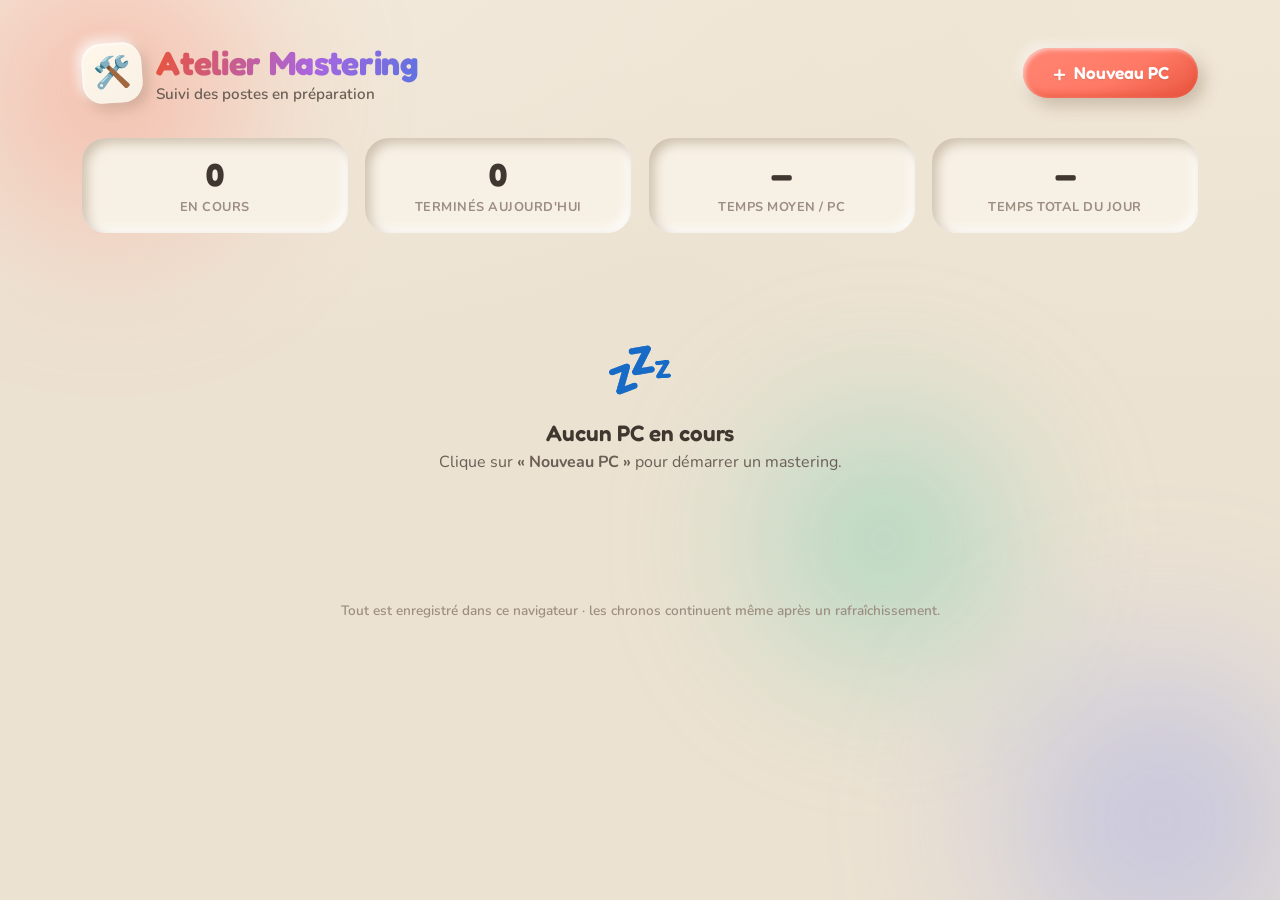
==== index.html @ e76df721 "Ajout de l'outil de suivi mastering PC (checklist + chrono)" ====
<!DOCTYPE html>
<html lang="fr">
<head>
  <meta charset="UTF-8" />
  <meta name="viewport" content="width=device-width, initial-scale=1.0" />
  <meta name="theme-color" content="#efe6d8" />
  <title>Atelier Mastering — Suivi des PC</title>
  <meta name="description" content="Outil de suivi de mastering PC : nom du poste, check-list des grandes étapes et chronomètre par machine, plusieurs PC en parallèle." />
  <link rel="icon" href="data:image/svg+xml,<svg xmlns='http://www.w3.org/2000/svg' viewBox='0 0 100 100'><text y='.9em' font-size='90'>🛠️</text></svg>" />
  <link rel="preconnect" href="https://fonts.googleapis.com" />
  <link rel="preconnect" href="https://fonts.gstatic.com" crossorigin />
  <link href="https://fonts.googleapis.com/css2?family=Fredoka:wght@400;500;600;700&family=Nunito:ital,wght@0,400;0,600;0,700;0,800;1,600&display=swap" rel="stylesheet" />
  <link rel="stylesheet" href="style.css" />
</head>
<body>
  <!-- Décor d'ambiance : blobs flottants -->
  <div class="ambient" aria-hidden="true">
    <span class="blob blob--1"></span>
    <span class="blob blob--2"></span>
    <span class="blob blob--3"></span>
  </div>

  <header class="topbar">
    <div class="brand">
      <span class="brand__badge" aria-hidden="true">🛠️</span>
      <div class="brand__text">
        <h1 class="brand__title">Atelier Mastering</h1>
        <p class="brand__sub">Suivi des postes en préparation</p>
      </div>
    </div>

    <button id="addPc" class="clay-btn clay-btn--accent btn-add" type="button">
      <span class="btn-add__plus" aria-hidden="true">+</span>
      <span>Nouveau PC</span>
    </button>
  </header>

  <!-- Tableau de bord stats -->
  <section class="stats" aria-label="Statistiques du jour">
    <div class="stat clay-inset">
      <span class="stat__num" id="statActive">0</span>
      <span class="stat__label">En cours</span>
    </div>
    <div class="stat clay-inset">
      <span class="stat__num" id="statDone">0</span>
      <span class="stat__label">Terminés aujourd'hui</span>
    </div>
    <div class="stat clay-inset">
      <span class="stat__num" id="statAvg">—</span>
      <span class="stat__label">Temps moyen / PC</span>
    </div>
    <div class="stat clay-inset">
      <span class="stat__num" id="statTotal">—</span>
      <span class="stat__label">Temps total du jour</span>
    </div>
  </section>

  <!-- PC actifs -->
  <main>
    <div id="pcGrid" class="pc-grid"></div>

    <div id="emptyState" class="empty">
      <span class="empty__emoji" aria-hidden="true">💤</span>
      <p class="empty__title">Aucun PC en cours</p>
      <p class="empty__text">Clique sur <strong>« Nouveau PC »</strong> pour démarrer un mastering.</p>
    </div>
  </main>

  <!-- Historique -->
  <section class="history" id="historySection" hidden>
    <div class="history__head">
      <h2 class="history__title"><span aria-hidden="true">✅</span> Terminés</h2>
      <button id="clearHistory" class="clay-btn clay-btn--ghost clay-btn--sm" type="button">Vider l'historique</button>
    </div>
    <ul id="historyList" class="history__list"></ul>
  </section>

  <!-- Template d'une carte PC -->
  <template id="pcTemplate">
    <article class="pc-card" tabindex="-1">
      <div class="pc-card__bar" aria-hidden="true"></div>

      <div class="pc-card__top">
        <input class="pc-card__name" type="text" maxlength="40"
               placeholder="Nom du PC…" aria-label="Nom du PC" />
        <button class="pc-card__del clay-btn clay-btn--circle" type="button" aria-label="Supprimer ce PC" title="Supprimer">×</button>
      </div>

      <div class="pc-card__clock clay-inset">
        <time class="pc-card__time" aria-live="off">00:00:00</time>
        <span class="pc-card__status status-chip">À démarrer</span>
      </div>

      <div class="pc-card__progress">
        <div class="progress-track clay-inset">
          <div class="progress-fill"></div>
        </div>
        <span class="pc-card__count">0 / 0 étapes</span>
      </div>

      <ul class="pc-card__steps"></ul>

      <div class="pc-card__actions">
        <button class="js-toggle clay-btn clay-btn--play" type="button">▶ Démarrer</button>
        <button class="js-finish clay-btn clay-btn--finish" type="button">🏁 Terminé</button>
      </div>
    </article>
  </template>

  <footer class="foot">
    <p>Tout est enregistré dans ce navigateur · les chronos continuent même après un rafraîchissement.</p>
  </footer>

  <script src="app.js"></script>
</body>
</html>
---- style.css ----
/* ════════════════════════════════════════════════════════════
   ATELIER MASTERING — Claymorphism doux
   Boutons 3D "pâte à modeler", crème chaleureuse, accents pastel
   ════════════════════════════════════════════════════════════ */

:root {
  /* ---- Fonds chaleureux ---- */
  --bg:          #ece2d2;
  --bg-2:        #f4ecde;
  --surface:     #f7f0e4;   /* surface des cartes */
  --surface-2:   #fbf6ec;

  /* ---- Texte ---- */
  --ink:         #3f3730;
  --ink-soft:    #6b5f55;
  --ink-faint:   #9c8e80;

  /* ---- Accents pastel (par PC + UI) ---- */
  --coral:       #ff7a66;
  --coral-deep:  #e8543d;
  --mint:        #4fc7a3;
  --mint-deep:   #2ea183;
  --butter:      #ffc44d;
  --butter-deep: #f0a91f;
  --peri:        #8c9bf2;
  --peri-deep:   #6172e0;
  --lilac:       #c694ef;
  --lilac-deep:  #a866e0;
  --sky:         #5cbef0;
  --sky-deep:    #2e9bd6;

  /* ---- Ombres clay (relief) ---- */
  --sh-dark:   rgba(146, 122, 96, 0.40);
  --sh-light:  rgba(255, 255, 255, 0.85);

  /* ---- Géométrie ---- */
  --r-sm: 16px;
  --r:    24px;
  --r-lg: 34px;
  --r-pill: 999px;

  /* ---- Motion ---- */
  --ease: cubic-bezier(0.34, 1.56, 0.64, 1); /* léger rebond */
  --ease-soft: cubic-bezier(0.4, 0, 0.2, 1);
  --t: 0.22s;

  --font-display: "Fredoka", system-ui, sans-serif;
  --font-body: "Nunito", system-ui, sans-serif;
}

* { box-sizing: border-box; }

html { -webkit-text-size-adjust: 100%; }

body {
  margin: 0;
  min-height: 100vh;
  font-family: var(--font-body);
  color: var(--ink);
  background:
    radial-gradient(120% 90% at 12% -10%, var(--bg-2) 0%, transparent 55%),
    radial-gradient(120% 90% at 95% 0%, #f1e7d6 0%, transparent 50%),
    var(--bg);
  background-attachment: fixed;
  overflow-x: hidden;
  -webkit-font-smoothing: antialiased;
  text-rendering: optimizeLegibility;
}

/* ════════ Décor d'ambiance — blobs flous ════════ */
.ambient {
  position: fixed;
  inset: 0;
  z-index: -1;
  pointer-events: none;
  overflow: hidden;
}
.blob {
  position: absolute;
  border-radius: 50%;
  filter: blur(70px);
  opacity: 0.5;
  animation: float 18s ease-in-out infinite;
}
.blob--1 { width: 420px; height: 420px; top: -120px; left: -100px;
  background: radial-gradient(circle, var(--coral), transparent 70%); }
.blob--2 { width: 480px; height: 480px; bottom: -160px; right: -120px;
  background: radial-gradient(circle, var(--peri), transparent 70%); animation-delay: -6s; }
.blob--3 { width: 360px; height: 360px; top: 40%; left: 55%;
  background: radial-gradient(circle, var(--mint), transparent 70%); animation-delay: -11s; }

@keyframes float {
  0%, 100% { transform: translate(0, 0) scale(1); }
  33%      { transform: translate(40px, -30px) scale(1.08); }
  66%      { transform: translate(-30px, 25px) scale(0.95); }
}

/* ════════════ Reliefs clay réutilisables ════════════ */
.clay-inset {
  background: var(--surface);
  border-radius: var(--r);
  box-shadow:
    inset 5px 5px 11px var(--sh-dark),
    inset -5px -5px 11px var(--sh-light);
}

/* ════════════ Boutons 3D ════════════ */
.clay-btn {
  --b: var(--peri);
  --bd: var(--peri-deep);
  font-family: var(--font-display);
  font-weight: 600;
  font-size: 1.02rem;
  color: #fff;
  border: none;
  cursor: pointer;
  padding: 0.82em 1.5em;
  border-radius: var(--r-pill);
  background: linear-gradient(150deg, color-mix(in srgb, var(--b) 92%, #fff) 0%, var(--b) 55%, var(--bd) 100%);
  box-shadow:
    6px 8px 16px rgba(120, 95, 70, 0.32),
    -4px -4px 12px rgba(255, 255, 255, 0.55),
    inset 2px 2px 4px rgba(255, 255, 255, 0.55),
    inset -3px -4px 7px color-mix(in srgb, var(--bd) 70%, transparent);
  text-shadow: 0 1px 1px rgba(0, 0, 0, 0.12);
  transition: transform var(--t) var(--ease), box-shadow var(--t) var(--ease-soft), filter var(--t);
  display: inline-flex;
  align-items: center;
  justify-content: center;
  gap: 0.45em;
  -webkit-tap-highlight-color: transparent;
  user-select: none;
}
.clay-btn:hover { transform: translateY(-3px); filter: saturate(1.08) brightness(1.03); }
.clay-btn:active {
  transform: translateY(2px);
  box-shadow:
    2px 3px 7px rgba(120, 95, 70, 0.28),
    inset 3px 4px 9px color-mix(in srgb, var(--bd) 75%, transparent),
    inset -2px -2px 5px rgba(255, 255, 255, 0.35);
}
.clay-btn:focus-visible {
  outline: 3px dashed color-mix(in srgb, var(--bd) 70%, #fff);
  outline-offset: 4px;
}

.clay-btn--accent { --b: var(--coral); --bd: var(--coral-deep); }
.clay-btn--play   { --b: var(--mint);  --bd: var(--mint-deep); }
.clay-btn--finish { --b: var(--butter); --bd: var(--butter-deep); color: #5a3f06; text-shadow: none; }
.clay-btn--sm { font-size: 0.86rem; padding: 0.6em 1.1em; }

.clay-btn--ghost {
  --b: var(--surface-2);
  background: var(--surface-2);
  color: var(--ink-soft);
  box-shadow:
    5px 6px 13px rgba(120, 95, 70, 0.26),
    -4px -4px 10px rgba(255, 255, 255, 0.7),
    inset 1px 1px 2px rgba(255, 255, 255, 0.7);
  text-shadow: none;
}
.clay-btn--ghost:active {
  box-shadow:
    inset 4px 4px 9px rgba(146, 122, 96, 0.35),
    inset -4px -4px 9px rgba(255, 255, 255, 0.8);
}

.clay-btn--circle {
  --b: var(--surface-2);
  width: 40px; height: 40px;
  padding: 0;
  font-size: 1.5rem;
  line-height: 1;
  color: var(--ink-faint);
  background: var(--surface-2);
  flex: 0 0 auto;
  box-shadow:
    4px 5px 10px rgba(120, 95, 70, 0.26),
    -3px -3px 8px rgba(255, 255, 255, 0.7),
    inset 1px 1px 2px rgba(255, 255, 255, 0.7);
  text-shadow: none;
}
.clay-btn--circle:hover { color: var(--coral-deep); }

.clay-btn[disabled] {
  opacity: 0.5;
  cursor: not-allowed;
  transform: none !important;
  filter: grayscale(0.3);
}

/* ════════════ Topbar ════════════ */
.topbar {
  max-width: 1180px;
  margin: 0 auto;
  padding: clamp(1.4rem, 4vw, 2.6rem) clamp(1rem, 4vw, 2rem) 0.6rem;
  display: flex;
  align-items: center;
  justify-content: space-between;
  gap: 1rem;
  flex-wrap: wrap;
}
.brand { display: flex; align-items: center; gap: 0.9rem; }
.brand__badge {
  width: 60px; height: 60px;
  display: grid; place-items: center;
  font-size: 1.9rem;
  border-radius: 20px;
  background: linear-gradient(150deg, #fff7ea, var(--surface));
  box-shadow:
    5px 6px 13px rgba(120, 95, 70, 0.28),
    -4px -4px 11px rgba(255, 255, 255, 0.8),
    inset 1px 1px 3px rgba(255, 255, 255, 0.9);
  transform: rotate(-4deg);
}
.brand__title {
  font-family: var(--font-display);
  font-weight: 700;
  font-size: clamp(1.5rem, 4vw, 2.1rem);
  margin: 0;
  letter-spacing: -0.01em;
  background: linear-gradient(100deg, var(--coral-deep), var(--lilac-deep) 60%, var(--peri-deep));
  -webkit-background-clip: text;
  background-clip: text;
  color: transparent;
}
.brand__sub { margin: 0.1rem 0 0; color: var(--ink-soft); font-weight: 600; font-size: 0.95rem; }

.btn-add { font-size: 1.08rem; padding: 0.85em 1.7em; }
.btn-add__plus {
  font-size: 1.4em;
  font-weight: 400;
  line-height: 0;
  margin-top: -2px;
}

/* ════════════ Stats ════════════ */
.stats {
  max-width: 1180px;
  margin: 1.5rem auto 0.5rem;
  padding: 0 clamp(1rem, 4vw, 2rem);
  display: grid;
  grid-template-columns: repeat(4, 1fr);
  gap: clamp(0.7rem, 2vw, 1.1rem);
}
.stat {
  padding: 1.1rem 1rem;
  text-align: center;
  display: flex;
  flex-direction: column;
  gap: 0.2rem;
}
.stat__num {
  font-family: var(--font-display);
  font-weight: 700;
  font-size: clamp(1.5rem, 4vw, 2rem);
  color: var(--ink);
  font-variant-numeric: tabular-nums;
}
.stat__label { font-size: 0.8rem; font-weight: 700; color: var(--ink-faint); text-transform: uppercase; letter-spacing: 0.04em; }

/* ════════════ Grille de PC ════════════ */
main {
  max-width: 1180px;
  margin: 1.2rem auto 0;
  padding: 0 clamp(1rem, 4vw, 2rem);
}
.pc-grid {
  display: grid;
  grid-template-columns: repeat(auto-fill, minmax(320px, 1fr));
  gap: clamp(1.1rem, 2.5vw, 1.8rem);
}

/* ════════════ Carte PC ════════════ */
.pc-card {
  --accent: var(--peri);
  --accent-deep: var(--peri-deep);
  position: relative;
  background: linear-gradient(165deg, var(--surface-2), var(--surface));
  border-radius: var(--r-lg);
  padding: 1.5rem 1.4rem 1.4rem;
  box-shadow:
    10px 14px 30px rgba(120, 95, 70, 0.22),
    -6px -6px 18px rgba(255, 255, 255, 0.7),
    inset 1px 1px 3px rgba(255, 255, 255, 0.8);
  display: flex;
  flex-direction: column;
  gap: 1rem;
  overflow: hidden;
  animation: pop-in 0.45s var(--ease) both;
}
@keyframes pop-in {
  from { opacity: 0; transform: scale(0.9) translateY(12px); }
  to   { opacity: 1; transform: scale(1) translateY(0); }
}
.pc-card__bar {
  position: absolute;
  inset: 0 0 auto 0;
  height: 7px;
  background: linear-gradient(90deg, var(--accent), var(--accent-deep));
}
.pc-card.is-running { box-shadow:
    0 0 0 3px color-mix(in srgb, var(--accent) 45%, transparent),
    10px 14px 30px rgba(120, 95, 70, 0.22),
    -6px -6px 18px rgba(255, 255, 255, 0.7); }

.pc-card__top { display: flex; align-items: center; gap: 0.6rem; }
.pc-card__name {
  flex: 1 1 auto;
  min-width: 0;
  font-family: var(--font-display);
  font-weight: 600;
  font-size: 1.18rem;
  color: var(--ink);
  background: transparent;
  border: none;
  border-radius: var(--r-sm);
  padding: 0.5rem 0.7rem;
  transition: background var(--t), box-shadow var(--t);
}
.pc-card__name::placeholder { color: var(--ink-faint); font-weight: 500; }
.pc-card__name:hover { background: rgba(146, 122, 96, 0.06); }
.pc-card__name:focus {
  outline: none;
  background: var(--surface);
  box-shadow:
    inset 3px 3px 7px var(--sh-dark),
    inset -3px -3px 7px var(--sh-light);
}

/* ---- Horloge ---- */
.pc-card__clock {
  display: flex;
  align-items: center;
  justify-content: space-between;
  gap: 0.7rem;
  padding: 0.85rem 1.1rem;
  border-radius: var(--r);
}
.pc-card__time {
  font-family: var(--font-display);
  font-weight: 600;
  font-size: clamp(1.9rem, 7vw, 2.35rem);
  letter-spacing: 0.02em;
  color: var(--ink);
  font-variant-numeric: tabular-nums;
  line-height: 1;
}
.pc-card.is-running .pc-card__time { color: var(--accent-deep); }

.status-chip {
  font-family: var(--font-display);
  font-weight: 500;
  font-size: 0.78rem;
  padding: 0.32em 0.8em;
  border-radius: var(--r-pill);
  white-space: nowrap;
  background: color-mix(in srgb, var(--ink-faint) 18%, var(--surface-2));
  color: var(--ink-soft);
  box-shadow: inset 1px 1px 2px rgba(146,122,96,.2);
}
.pc-card.is-running .status-chip {
  background: color-mix(in srgb, var(--accent) 25%, #fff);
  color: var(--accent-deep);
}
.pc-card.is-running .status-chip::before {
  content: "";
  display: inline-block;
  width: 8px; height: 8px;
  margin-right: 5px;
  border-radius: 50%;
  background: var(--accent-deep);
  animation: blink 1.1s ease-in-out infinite;
  vertical-align: middle;
}
.pc-card.is-paused .status-chip { background: color-mix(in srgb, var(--butter) 35%, #fff); color: var(--butter-deep); }
@keyframes blink { 0%,100%{ opacity:1; transform:scale(1);} 50%{ opacity:.3; transform:scale(.7);} }

/* ---- Progress ---- */
.pc-card__progress { display: flex; align-items: center; gap: 0.7rem; }
.progress-track {
  flex: 1 1 auto;
  height: 14px;
  border-radius: var(--r-pill);
  padding: 3px;
  box-shadow:
    inset 3px 3px 6px var(--sh-dark),
    inset -2px -2px 5px var(--sh-light);
}
.progress-fill {
  height: 100%;
  width: 0%;
  border-radius: var(--r-pill);
  background: linear-gradient(90deg, var(--accent), var(--accent-deep));
  box-shadow: 0 1px 2px rgba(0,0,0,.15), inset 0 1px 1px rgba(255,255,255,.5);
  transition: width 0.5s var(--ease);
}
.pc-card__count { font-size: 0.82rem; font-weight: 700; color: var(--ink-faint); white-space: nowrap; }

/* ---- Étapes ---- */
.pc-card__steps {
  list-style: none;
  margin: 0;
  padding: 0;
  display: flex;
  flex-direction: column;
  gap: 0.4rem;
}
.step {
  display: flex;
  align-items: center;
  gap: 0.7rem;
  padding: 0.55rem 0.7rem;
  border-radius: var(--r-sm);
  cursor: pointer;
  transition: background var(--t);
  user-select: none;
}
.step:hover { background: rgba(146, 122, 96, 0.07); }
.step__box {
  flex: 0 0 auto;
  width: 26px; height: 26px;
  border-radius: 9px;
  background: var(--surface);
  display: grid;
  place-items: center;
  box-shadow:
    inset 2px 2px 4px var(--sh-dark),
    inset -2px -2px 4px var(--sh-light);
  transition: all var(--t) var(--ease);
}
.step__box::after {
  content: "✓";
  font-size: 0.95rem;
  font-weight: 700;
  color: #fff;
  opacity: 0;
  transform: scale(0.4);
  transition: all var(--t) var(--ease);
}
.step__label { font-size: 0.96rem; font-weight: 600; color: var(--ink-soft); transition: color var(--t); }

.step.done .step__box {
  background: linear-gradient(150deg, var(--accent), var(--accent-deep));
  box-shadow: 2px 2px 5px rgba(120,95,70,.3), inset 1px 1px 2px rgba(255,255,255,.5);
}
.step.done .step__box::after { opacity: 1; transform: scale(1); }
.step.done .step__label { color: var(--ink-faint); text-decoration: line-through; text-decoration-thickness: 2px; }

/* ---- Actions ---- */
.pc-card__actions { display: flex; gap: 0.7rem; margin-top: 0.2rem; }
.pc-card__actions .clay-btn { flex: 1 1 0; padding-left: 0.6em; padding-right: 0.6em; }
.pc-card.all-done .js-finish { animation: nudge 1.1s var(--ease-soft) infinite; }
@keyframes nudge { 0%,100%{ transform: translateY(0);} 50%{ transform: translateY(-4px);} }

/* ════════════ État vide ════════════ */
.empty {
  text-align: center;
  padding: clamp(2.5rem, 8vw, 5rem) 1rem;
  color: var(--ink-soft);
}
.empty__emoji { font-size: 3.5rem; display: block; }
.empty__title { font-family: var(--font-display); font-weight: 600; font-size: 1.4rem; margin: 0.6rem 0 0.3rem; color: var(--ink); }
.empty__text { margin: 0; font-size: 1rem; }

/* ════════════ Historique ════════════ */
.history {
  max-width: 1180px;
  margin: 2.5rem auto 0;
  padding: 0 clamp(1rem, 4vw, 2rem);
}
.history__head { display: flex; align-items: center; justify-content: space-between; gap: 1rem; margin-bottom: 1rem; }
.history__title { font-family: var(--font-display); font-weight: 600; font-size: 1.4rem; margin: 0; color: var(--ink); display: flex; align-items: center; gap: 0.5rem; }
.history__list { list-style: none; margin: 0; padding: 0; display: flex; flex-direction: column; gap: 0.7rem; }
.hist-item {
  display: flex;
  align-items: center;
  gap: 0.9rem;
  padding: 0.85rem 1.2rem;
  border-radius: var(--r);
  background: var(--surface-2);
  box-shadow:
    5px 6px 14px rgba(120, 95, 70, 0.16),
    -4px -4px 11px rgba(255, 255, 255, 0.6);
  animation: pop-in 0.4s var(--ease) both;
}
.hist-item__dot { width: 12px; height: 12px; border-radius: 50%; flex: 0 0 auto; background: var(--mint); box-shadow: inset 0 1px 2px rgba(0,0,0,.2); }
.hist-item__name { font-family: var(--font-display); font-weight: 600; font-size: 1.05rem; color: var(--ink); flex: 1 1 auto; min-width: 0; overflow: hidden; text-overflow: ellipsis; white-space: nowrap; }
.hist-item__meta { font-size: 0.82rem; color: var(--ink-faint); font-weight: 700; white-space: nowrap; }
.hist-item__time {
  font-family: var(--font-display);
  font-weight: 600;
  font-size: 1.1rem;
  color: var(--mint-deep);
  font-variant-numeric: tabular-nums;
  background: color-mix(in srgb, var(--mint) 20%, #fff);
  padding: 0.25em 0.7em;
  border-radius: var(--r-pill);
  white-space: nowrap;
}
.hist-item__del {
  background: none; border: none; cursor: pointer;
  color: var(--ink-faint); font-size: 1.3rem; line-height: 1;
  padding: 0.2em 0.4em; border-radius: 10px;
  transition: color var(--t), background var(--t);
}
.hist-item__del:hover { color: var(--coral-deep); background: rgba(232,84,61,.1); }

/* ════════════ Footer ════════════ */
.foot {
  max-width: 1180px;
  margin: 3rem auto 1.5rem;
  padding: 0 clamp(1rem, 4vw, 2rem);
  text-align: center;
  color: var(--ink-faint);
  font-size: 0.85rem;
  font-weight: 600;
}

/* ════════════ Responsive ════════════ */
@media (max-width: 760px) {
  .stats { grid-template-columns: repeat(2, 1fr); }
  .topbar { padding-top: 1.4rem; }
  .btn-add { flex: 1 1 100%; }
}
@media (max-width: 460px) {
  .pc-grid { grid-template-columns: 1fr; }
  .hist-item { flex-wrap: wrap; }
  .hist-item__name { flex: 1 1 60%; }
}

/* ---- Accessibilité : réduire les animations ---- */
@media (prefers-reduced-motion: reduce) {
  *, *::before, *::after { animation-duration: 0.01ms !important; animation-iteration-count: 1 !important; transition-duration: 0.01ms !important; }
  .blob { animation: none; }
}

.sr-only {
  position: absolute; width: 1px; height: 1px; padding: 0; margin: -1px;
  overflow: hidden; clip: rect(0,0,0,0); white-space: nowrap; border: 0;
}
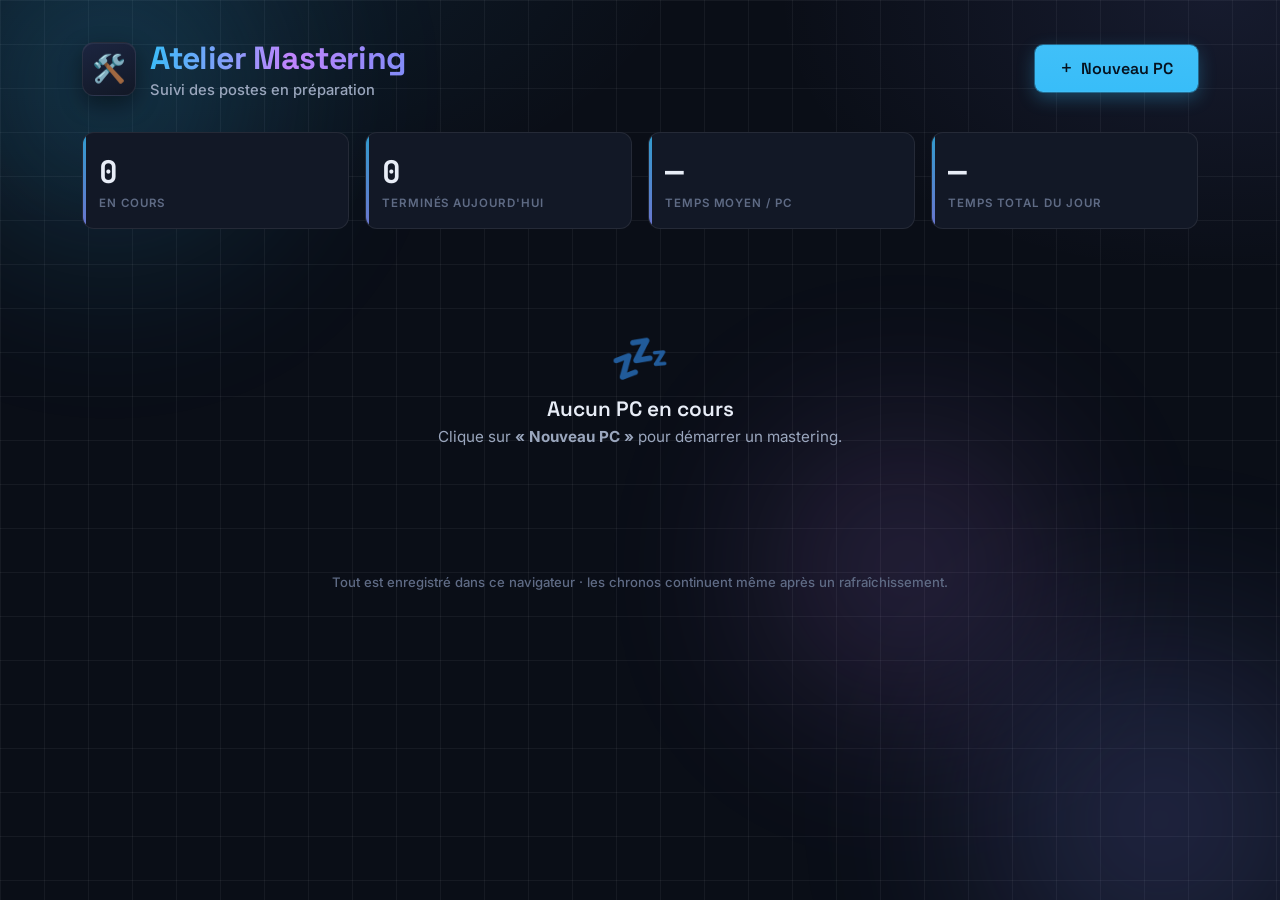
==== commit 2fca36cc: "Refonte du design en thème dark / tech pro" ====
--- a/index.html
+++ b/index.html
@@ -3,13 +3,13 @@
 <head>
   <meta charset="UTF-8" />
   <meta name="viewport" content="width=device-width, initial-scale=1.0" />
-  <meta name="theme-color" content="#efe6d8" />
+  <meta name="theme-color" content="#0a0e17" />
   <title>Atelier Mastering — Suivi des PC</title>
   <meta name="description" content="Outil de suivi de mastering PC : nom du poste, check-list des grandes étapes et chronomètre par machine, plusieurs PC en parallèle." />
   <link rel="icon" href="data:image/svg+xml,<svg xmlns='http://www.w3.org/2000/svg' viewBox='0 0 100 100'><text y='.9em' font-size='90'>🛠️</text></svg>" />
   <link rel="preconnect" href="https://fonts.googleapis.com" />
   <link rel="preconnect" href="https://fonts.gstatic.com" crossorigin />
-  <link href="https://fonts.googleapis.com/css2?family=Fredoka:wght@400;500;600;700&family=Nunito:ital,wght@0,400;0,600;0,700;0,800;1,600&display=swap" rel="stylesheet" />
+  <link href="https://fonts.googleapis.com/css2?family=Space+Grotesk:wght@400;500;600;700&family=Inter:wght@400;500;600;700&family=JetBrains+Mono:wght@500;600;700&display=swap" rel="stylesheet" />
   <link rel="stylesheet" href="style.css" />
 </head>
 <body>
--- a/style.css
+++ b/style.css
@@ -1,51 +1,55 @@
 /* ════════════════════════════════════════════════════════════
-   ATELIER MASTERING — Claymorphism doux
-   Boutons 3D "pâte à modeler", crème chaleureuse, accents pastel
+   ATELIER MASTERING — Dark / Tech Pro
+   Fond sombre, accents néon, panneaux nets, chrono monospace.
    ════════════════════════════════════════════════════════════ */
 
 :root {
-  /* ---- Fonds chaleureux ---- */
-  --bg:          #ece2d2;
-  --bg-2:        #f4ecde;
-  --surface:     #f7f0e4;   /* surface des cartes */
-  --surface-2:   #fbf6ec;
+  /* ---- Fonds ---- */
+  --bg:        #0a0e17;
+  --bg-2:      #0e1320;
+  --surface:   #121826;
+  --surface-2: #161d2e;
+  --surface-3: #1c2540;
+  --line:      rgba(255, 255, 255, 0.08);
+  --line-soft: rgba(255, 255, 255, 0.05);
 
   /* ---- Texte ---- */
-  --ink:         #3f3730;
-  --ink-soft:    #6b5f55;
-  --ink-faint:   #9c8e80;
-
-  /* ---- Accents pastel (par PC + UI) ---- */
-  --coral:       #ff7a66;
-  --coral-deep:  #e8543d;
-  --mint:        #4fc7a3;
-  --mint-deep:   #2ea183;
-  --butter:      #ffc44d;
-  --butter-deep: #f0a91f;
-  --peri:        #8c9bf2;
-  --peri-deep:   #6172e0;
-  --lilac:       #c694ef;
-  --lilac-deep:  #a866e0;
-  --sky:         #5cbef0;
-  --sky-deep:    #2e9bd6;
-
-  /* ---- Ombres clay (relief) ---- */
-  --sh-dark:   rgba(146, 122, 96, 0.40);
-  --sh-light:  rgba(255, 255, 255, 0.85);
+  --ink:       #e8edf7;
+  --ink-soft:  #9aa6bd;
+  --ink-faint: #5f6b85;
+
+  /* ---- Accent principal (UI) ---- */
+  --brand:      #38bdf8;
+  --brand-2:    #818cf8;
+
+  /* ---- Accents par PC (néon) ---- */
+  --coral:       #fb7185;
+  --coral-deep:  #f43f5e;
+  --mint:        #34d399;
+  --mint-deep:   #10b981;
+  --butter:      #fbbf24;
+  --butter-deep: #f59e0b;
+  --peri:        #818cf8;
+  --peri-deep:   #6366f1;
+  --lilac:       #c084fc;
+  --lilac-deep:  #a855f7;
+  --sky:         #38bdf8;
+  --sky-deep:    #0ea5e9;
 
   /* ---- Géométrie ---- */
-  --r-sm: 16px;
-  --r:    24px;
-  --r-lg: 34px;
+  --r-sm: 8px;
+  --r:    12px;
+  --r-lg: 16px;
   --r-pill: 999px;
 
   /* ---- Motion ---- */
-  --ease: cubic-bezier(0.34, 1.56, 0.64, 1); /* léger rebond */
+  --ease: cubic-bezier(0.2, 0.8, 0.2, 1);
   --ease-soft: cubic-bezier(0.4, 0, 0.2, 1);
-  --t: 0.22s;
-
-  --font-display: "Fredoka", system-ui, sans-serif;
-  --font-body: "Nunito", system-ui, sans-serif;
+  --t: 0.18s;
+
+  --font-display: "Space Grotesk", system-ui, sans-serif;
+  --font-body: "Inter", system-ui, sans-serif;
+  --font-mono: "JetBrains Mono", ui-monospace, monospace;
 }
 
 * { box-sizing: border-box; }
@@ -57,17 +61,20 @@
   min-height: 100vh;
   font-family: var(--font-body);
   color: var(--ink);
-  background:
-    radial-gradient(120% 90% at 12% -10%, var(--bg-2) 0%, transparent 55%),
-    radial-gradient(120% 90% at 95% 0%, #f1e7d6 0%, transparent 50%),
-    var(--bg);
+  background-color: var(--bg);
+  background-image:
+    radial-gradient(900px 500px at 12% -8%, rgba(56, 189, 248, 0.10), transparent 60%),
+    radial-gradient(800px 500px at 95% 0%, rgba(129, 140, 248, 0.10), transparent 55%),
+    linear-gradient(var(--line-soft) 1px, transparent 1px),
+    linear-gradient(90deg, var(--line-soft) 1px, transparent 1px);
+  background-size: auto, auto, 44px 44px, 44px 44px;
   background-attachment: fixed;
   overflow-x: hidden;
   -webkit-font-smoothing: antialiased;
   text-rendering: optimizeLegibility;
 }
 
-/* ════════ Décor d'ambiance — blobs flous ════════ */
+/* ════════ Décor d'ambiance — halos ════════ */
 .ambient {
   position: fixed;
   inset: 0;
@@ -78,16 +85,16 @@
 .blob {
   position: absolute;
   border-radius: 50%;
-  filter: blur(70px);
-  opacity: 0.5;
-  animation: float 18s ease-in-out infinite;
-}
-.blob--1 { width: 420px; height: 420px; top: -120px; left: -100px;
-  background: radial-gradient(circle, var(--coral), transparent 70%); }
-.blob--2 { width: 480px; height: 480px; bottom: -160px; right: -120px;
-  background: radial-gradient(circle, var(--peri), transparent 70%); animation-delay: -6s; }
-.blob--3 { width: 360px; height: 360px; top: 40%; left: 55%;
-  background: radial-gradient(circle, var(--mint), transparent 70%); animation-delay: -11s; }
+  filter: blur(90px);
+  opacity: 0.28;
+  animation: float 22s ease-in-out infinite;
+}
+.blob--1 { width: 460px; height: 460px; top: -140px; left: -120px;
+  background: radial-gradient(circle, var(--sky), transparent 70%); }
+.blob--2 { width: 520px; height: 520px; bottom: -180px; right: -140px;
+  background: radial-gradient(circle, var(--peri), transparent 70%); animation-delay: -8s; }
+.blob--3 { width: 380px; height: 380px; top: 42%; left: 56%;
+  background: radial-gradient(circle, var(--lilac), transparent 70%); animation-delay: -14s; }
 
 @keyframes float {
   0%, 100% { transform: translate(0, 0) scale(1); }
@@ -95,105 +102,86 @@
   66%      { transform: translate(-30px, 25px) scale(0.95); }
 }
 
-/* ════════════ Reliefs clay réutilisables ════════════ */
+/* ════════════ Surface utilitaire ════════════ */
 .clay-inset {
   background: var(--surface);
+  border: 1px solid var(--line);
   border-radius: var(--r);
-  box-shadow:
-    inset 5px 5px 11px var(--sh-dark),
-    inset -5px -5px 11px var(--sh-light);
-}
-
-/* ════════════ Boutons 3D ════════════ */
+}
+
+/* ════════════ Boutons ════════════ */
 .clay-btn {
-  --b: var(--peri);
-  --bd: var(--peri-deep);
+  --b: var(--brand);
+  --bd: var(--brand-2);
   font-family: var(--font-display);
   font-weight: 600;
-  font-size: 1.02rem;
-  color: #fff;
-  border: none;
+  font-size: 0.95rem;
+  color: #06121f;
+  border: 1px solid transparent;
   cursor: pointer;
-  padding: 0.82em 1.5em;
-  border-radius: var(--r-pill);
-  background: linear-gradient(150deg, color-mix(in srgb, var(--b) 92%, #fff) 0%, var(--b) 55%, var(--bd) 100%);
+  padding: 0.7em 1.3em;
+  border-radius: var(--r-sm);
+  background: linear-gradient(180deg, color-mix(in srgb, var(--b) 96%, #fff) 0%, var(--b) 100%);
   box-shadow:
-    6px 8px 16px rgba(120, 95, 70, 0.32),
-    -4px -4px 12px rgba(255, 255, 255, 0.55),
-    inset 2px 2px 4px rgba(255, 255, 255, 0.55),
-    inset -3px -4px 7px color-mix(in srgb, var(--bd) 70%, transparent);
-  text-shadow: 0 1px 1px rgba(0, 0, 0, 0.12);
+    0 0 0 1px color-mix(in srgb, var(--b) 40%, transparent),
+    0 6px 18px color-mix(in srgb, var(--b) 30%, transparent);
   transition: transform var(--t) var(--ease), box-shadow var(--t) var(--ease-soft), filter var(--t);
   display: inline-flex;
   align-items: center;
   justify-content: center;
-  gap: 0.45em;
+  gap: 0.5em;
   -webkit-tap-highlight-color: transparent;
   user-select: none;
 }
-.clay-btn:hover { transform: translateY(-3px); filter: saturate(1.08) brightness(1.03); }
-.clay-btn:active {
-  transform: translateY(2px);
-  box-shadow:
-    2px 3px 7px rgba(120, 95, 70, 0.28),
-    inset 3px 4px 9px color-mix(in srgb, var(--bd) 75%, transparent),
-    inset -2px -2px 5px rgba(255, 255, 255, 0.35);
-}
+.clay-btn:hover { transform: translateY(-2px); filter: brightness(1.06);
+  box-shadow: 0 0 0 1px color-mix(in srgb, var(--b) 50%, transparent), 0 10px 26px color-mix(in srgb, var(--b) 40%, transparent); }
+.clay-btn:active { transform: translateY(0); filter: brightness(0.96); }
 .clay-btn:focus-visible {
-  outline: 3px dashed color-mix(in srgb, var(--bd) 70%, #fff);
-  outline-offset: 4px;
-}
-
-.clay-btn--accent { --b: var(--coral); --bd: var(--coral-deep); }
+  outline: 2px solid color-mix(in srgb, var(--b) 80%, #fff);
+  outline-offset: 3px;
+}
+
+.clay-btn--accent { --b: var(--brand); --bd: var(--brand-2); }
 .clay-btn--play   { --b: var(--mint);  --bd: var(--mint-deep); }
-.clay-btn--finish { --b: var(--butter); --bd: var(--butter-deep); color: #5a3f06; text-shadow: none; }
-.clay-btn--sm { font-size: 0.86rem; padding: 0.6em 1.1em; }
+.clay-btn--finish { --b: var(--butter); --bd: var(--butter-deep); color: #2a1d00; }
+.clay-btn--sm { font-size: 0.82rem; padding: 0.55em 1em; }
 
 .clay-btn--ghost {
-  --b: var(--surface-2);
   background: var(--surface-2);
   color: var(--ink-soft);
-  box-shadow:
-    5px 6px 13px rgba(120, 95, 70, 0.26),
-    -4px -4px 10px rgba(255, 255, 255, 0.7),
-    inset 1px 1px 2px rgba(255, 255, 255, 0.7);
-  text-shadow: none;
-}
-.clay-btn--ghost:active {
-  box-shadow:
-    inset 4px 4px 9px rgba(146, 122, 96, 0.35),
-    inset -4px -4px 9px rgba(255, 255, 255, 0.8);
-}
+  border: 1px solid var(--line);
+  box-shadow: none;
+}
+.clay-btn--ghost:hover { color: var(--ink); border-color: color-mix(in srgb, var(--brand) 45%, var(--line));
+  box-shadow: 0 0 0 1px color-mix(in srgb, var(--brand) 25%, transparent); filter: none; }
 
 .clay-btn--circle {
-  --b: var(--surface-2);
-  width: 40px; height: 40px;
+  width: 36px; height: 36px;
   padding: 0;
-  font-size: 1.5rem;
+  font-size: 1.35rem;
   line-height: 1;
   color: var(--ink-faint);
   background: var(--surface-2);
+  border: 1px solid var(--line);
+  border-radius: var(--r-sm);
   flex: 0 0 auto;
-  box-shadow:
-    4px 5px 10px rgba(120, 95, 70, 0.26),
-    -3px -3px 8px rgba(255, 255, 255, 0.7),
-    inset 1px 1px 2px rgba(255, 255, 255, 0.7);
-  text-shadow: none;
-}
-.clay-btn--circle:hover { color: var(--coral-deep); }
+  box-shadow: none;
+}
+.clay-btn--circle:hover { color: var(--coral); border-color: color-mix(in srgb, var(--coral) 50%, var(--line));
+  box-shadow: 0 0 0 1px color-mix(in srgb, var(--coral) 30%, transparent); transform: translateY(-1px); filter: none; }
 
 .clay-btn[disabled] {
-  opacity: 0.5;
+  opacity: 0.45;
   cursor: not-allowed;
   transform: none !important;
-  filter: grayscale(0.3);
+  filter: grayscale(0.4);
 }
 
 /* ════════════ Topbar ════════════ */
 .topbar {
   max-width: 1180px;
   margin: 0 auto;
-  padding: clamp(1.4rem, 4vw, 2.6rem) clamp(1rem, 4vw, 2rem) 0.6rem;
+  padding: clamp(1.4rem, 4vw, 2.4rem) clamp(1rem, 4vw, 2rem) 0.6rem;
   display: flex;
   align-items: center;
   justify-content: space-between;
@@ -202,33 +190,30 @@
 }
 .brand { display: flex; align-items: center; gap: 0.9rem; }
 .brand__badge {
-  width: 60px; height: 60px;
+  width: 54px; height: 54px;
   display: grid; place-items: center;
-  font-size: 1.9rem;
-  border-radius: 20px;
-  background: linear-gradient(150deg, #fff7ea, var(--surface));
-  box-shadow:
-    5px 6px 13px rgba(120, 95, 70, 0.28),
-    -4px -4px 11px rgba(255, 255, 255, 0.8),
-    inset 1px 1px 3px rgba(255, 255, 255, 0.9);
-  transform: rotate(-4deg);
+  font-size: 1.7rem;
+  border-radius: var(--r);
+  background: linear-gradient(160deg, var(--surface-3), var(--surface));
+  border: 1px solid var(--line);
+  box-shadow: inset 0 1px 0 rgba(255,255,255,0.06), 0 8px 22px rgba(0,0,0,0.45);
 }
 .brand__title {
   font-family: var(--font-display);
   font-weight: 700;
-  font-size: clamp(1.5rem, 4vw, 2.1rem);
+  font-size: clamp(1.45rem, 4vw, 2rem);
   margin: 0;
-  letter-spacing: -0.01em;
-  background: linear-gradient(100deg, var(--coral-deep), var(--lilac-deep) 60%, var(--peri-deep));
+  letter-spacing: -0.02em;
+  background: linear-gradient(100deg, var(--sky), var(--lilac) 55%, var(--peri));
   -webkit-background-clip: text;
   background-clip: text;
   color: transparent;
 }
-.brand__sub { margin: 0.1rem 0 0; color: var(--ink-soft); font-weight: 600; font-size: 0.95rem; }
-
-.btn-add { font-size: 1.08rem; padding: 0.85em 1.7em; }
+.brand__sub { margin: 0.15rem 0 0; color: var(--ink-soft); font-weight: 500; font-size: 0.92rem; }
+
+.btn-add { font-size: 1rem; padding: 0.75em 1.5em; }
 .btn-add__plus {
-  font-size: 1.4em;
+  font-size: 1.3em;
   font-weight: 400;
   line-height: 0;
   margin-top: -2px;
@@ -241,23 +226,34 @@
   padding: 0 clamp(1rem, 4vw, 2rem);
   display: grid;
   grid-template-columns: repeat(4, 1fr);
-  gap: clamp(0.7rem, 2vw, 1.1rem);
+  gap: clamp(0.7rem, 2vw, 1rem);
 }
 .stat {
   padding: 1.1rem 1rem;
-  text-align: center;
+  text-align: left;
   display: flex;
   flex-direction: column;
-  gap: 0.2rem;
+  gap: 0.25rem;
+  position: relative;
+  overflow: hidden;
+}
+.stat::before {
+  content: "";
+  position: absolute;
+  left: 0; top: 0; bottom: 0;
+  width: 3px;
+  background: linear-gradient(180deg, var(--brand), var(--brand-2));
+  opacity: 0.8;
 }
 .stat__num {
-  font-family: var(--font-display);
+  font-family: var(--font-mono);
   font-weight: 700;
-  font-size: clamp(1.5rem, 4vw, 2rem);
+  font-size: clamp(1.5rem, 4vw, 1.95rem);
   color: var(--ink);
   font-variant-numeric: tabular-nums;
-}
-.stat__label { font-size: 0.8rem; font-weight: 700; color: var(--ink-faint); text-transform: uppercase; letter-spacing: 0.04em; }
+  letter-spacing: -0.01em;
+}
+.stat__label { font-size: 0.72rem; font-weight: 600; color: var(--ink-faint); text-transform: uppercase; letter-spacing: 0.08em; }
 
 /* ════════════ Grille de PC ════════════ */
 main {
@@ -268,41 +264,43 @@
 .pc-grid {
   display: grid;
   grid-template-columns: repeat(auto-fill, minmax(320px, 1fr));
-  gap: clamp(1.1rem, 2.5vw, 1.8rem);
+  gap: clamp(1rem, 2.5vw, 1.5rem);
 }
 
 /* ════════════ Carte PC ════════════ */
 .pc-card {
-  --accent: var(--peri);
-  --accent-deep: var(--peri-deep);
+  --accent: var(--sky);
+  --accent-deep: var(--sky-deep);
   position: relative;
-  background: linear-gradient(165deg, var(--surface-2), var(--surface));
+  background: linear-gradient(180deg, var(--surface-2), var(--surface));
+  border: 1px solid var(--line);
   border-radius: var(--r-lg);
-  padding: 1.5rem 1.4rem 1.4rem;
-  box-shadow:
-    10px 14px 30px rgba(120, 95, 70, 0.22),
-    -6px -6px 18px rgba(255, 255, 255, 0.7),
-    inset 1px 1px 3px rgba(255, 255, 255, 0.8);
+  padding: 1.4rem 1.3rem 1.3rem;
+  box-shadow: 0 14px 34px rgba(0, 0, 0, 0.45);
   display: flex;
   flex-direction: column;
   gap: 1rem;
   overflow: hidden;
-  animation: pop-in 0.45s var(--ease) both;
+  animation: pop-in 0.35s var(--ease) both;
 }
 @keyframes pop-in {
-  from { opacity: 0; transform: scale(0.9) translateY(12px); }
+  from { opacity: 0; transform: scale(0.97) translateY(10px); }
   to   { opacity: 1; transform: scale(1) translateY(0); }
 }
 .pc-card__bar {
   position: absolute;
   inset: 0 0 auto 0;
-  height: 7px;
+  height: 3px;
   background: linear-gradient(90deg, var(--accent), var(--accent-deep));
-}
-.pc-card.is-running { box-shadow:
-    0 0 0 3px color-mix(in srgb, var(--accent) 45%, transparent),
-    10px 14px 30px rgba(120, 95, 70, 0.22),
-    -6px -6px 18px rgba(255, 255, 255, 0.7); }
+  opacity: 0.9;
+}
+.pc-card.is-running {
+  border-color: color-mix(in srgb, var(--accent) 55%, var(--line));
+  box-shadow:
+    0 0 0 1px color-mix(in srgb, var(--accent) 40%, transparent),
+    0 0 30px color-mix(in srgb, var(--accent) 22%, transparent),
+    0 14px 34px rgba(0, 0, 0, 0.45);
+}
 
 .pc-card__top { display: flex; align-items: center; gap: 0.6rem; }
 .pc-card__name {
@@ -310,22 +308,21 @@
   min-width: 0;
   font-family: var(--font-display);
   font-weight: 600;
-  font-size: 1.18rem;
+  font-size: 1.1rem;
   color: var(--ink);
   background: transparent;
-  border: none;
+  border: 1px solid transparent;
   border-radius: var(--r-sm);
-  padding: 0.5rem 0.7rem;
-  transition: background var(--t), box-shadow var(--t);
+  padding: 0.45rem 0.6rem;
+  transition: background var(--t), border-color var(--t);
 }
 .pc-card__name::placeholder { color: var(--ink-faint); font-weight: 500; }
-.pc-card__name:hover { background: rgba(146, 122, 96, 0.06); }
+.pc-card__name:hover { background: rgba(255, 255, 255, 0.03); }
 .pc-card__name:focus {
   outline: none;
-  background: var(--surface);
-  box-shadow:
-    inset 3px 3px 7px var(--sh-dark),
-    inset -3px -3px 7px var(--sh-light);
+  background: var(--bg-2);
+  border-color: color-mix(in srgb, var(--accent) 55%, var(--line));
+  box-shadow: 0 0 0 3px color-mix(in srgb, var(--accent) 18%, transparent);
 }
 
 /* ---- Horloge ---- */
@@ -334,68 +331,81 @@
   align-items: center;
   justify-content: space-between;
   gap: 0.7rem;
-  padding: 0.85rem 1.1rem;
+  padding: 0.8rem 1rem;
   border-radius: var(--r);
+  background: var(--bg-2);
+  border: 1px solid var(--line);
 }
 .pc-card__time {
-  font-family: var(--font-display);
-  font-weight: 600;
-  font-size: clamp(1.9rem, 7vw, 2.35rem);
-  letter-spacing: 0.02em;
+  font-family: var(--font-mono);
+  font-weight: 700;
+  font-size: clamp(1.8rem, 7vw, 2.25rem);
+  letter-spacing: 0.01em;
   color: var(--ink);
   font-variant-numeric: tabular-nums;
   line-height: 1;
 }
-.pc-card.is-running .pc-card__time { color: var(--accent-deep); }
+.pc-card.is-running .pc-card__time {
+  color: var(--accent);
+  text-shadow: 0 0 18px color-mix(in srgb, var(--accent) 45%, transparent);
+}
 
 .status-chip {
-  font-family: var(--font-display);
-  font-weight: 500;
-  font-size: 0.78rem;
-  padding: 0.32em 0.8em;
+  font-family: var(--font-mono);
+  font-weight: 600;
+  font-size: 0.72rem;
+  letter-spacing: 0.04em;
+  text-transform: uppercase;
+  padding: 0.34em 0.7em;
   border-radius: var(--r-pill);
   white-space: nowrap;
-  background: color-mix(in srgb, var(--ink-faint) 18%, var(--surface-2));
+  background: var(--surface-3);
   color: var(--ink-soft);
-  box-shadow: inset 1px 1px 2px rgba(146,122,96,.2);
+  border: 1px solid var(--line);
 }
 .pc-card.is-running .status-chip {
-  background: color-mix(in srgb, var(--accent) 25%, #fff);
-  color: var(--accent-deep);
+  background: color-mix(in srgb, var(--accent) 18%, var(--bg-2));
+  color: var(--accent);
+  border-color: color-mix(in srgb, var(--accent) 45%, transparent);
 }
 .pc-card.is-running .status-chip::before {
   content: "";
   display: inline-block;
-  width: 8px; height: 8px;
+  width: 7px; height: 7px;
   margin-right: 5px;
   border-radius: 50%;
-  background: var(--accent-deep);
+  background: var(--accent);
+  box-shadow: 0 0 8px var(--accent);
   animation: blink 1.1s ease-in-out infinite;
   vertical-align: middle;
 }
-.pc-card.is-paused .status-chip { background: color-mix(in srgb, var(--butter) 35%, #fff); color: var(--butter-deep); }
-@keyframes blink { 0%,100%{ opacity:1; transform:scale(1);} 50%{ opacity:.3; transform:scale(.7);} }
+.pc-card.is-paused .status-chip {
+  background: color-mix(in srgb, var(--butter) 16%, var(--bg-2));
+  color: var(--butter);
+  border-color: color-mix(in srgb, var(--butter) 40%, transparent);
+}
+@keyframes blink { 0%,100%{ opacity:1; transform:scale(1);} 50%{ opacity:.25; transform:scale(.7);} }
 
 /* ---- Progress ---- */
 .pc-card__progress { display: flex; align-items: center; gap: 0.7rem; }
 .progress-track {
   flex: 1 1 auto;
-  height: 14px;
+  height: 8px;
   border-radius: var(--r-pill);
-  padding: 3px;
-  box-shadow:
-    inset 3px 3px 6px var(--sh-dark),
-    inset -2px -2px 5px var(--sh-light);
+  padding: 0;
+  background: var(--bg-2);
+  border: 1px solid var(--line);
+  overflow: hidden;
 }
 .progress-fill {
   height: 100%;
   width: 0%;
   border-radius: var(--r-pill);
   background: linear-gradient(90deg, var(--accent), var(--accent-deep));
-  box-shadow: 0 1px 2px rgba(0,0,0,.15), inset 0 1px 1px rgba(255,255,255,.5);
+  box-shadow: 0 0 12px color-mix(in srgb, var(--accent) 60%, transparent);
   transition: width 0.5s var(--ease);
 }
-.pc-card__count { font-size: 0.82rem; font-weight: 700; color: var(--ink-faint); white-space: nowrap; }
+.pc-card__count { font-family: var(--font-mono); font-size: 0.76rem; font-weight: 600; color: var(--ink-faint); white-space: nowrap; }
 
 /* ---- Étapes ---- */
 .pc-card__steps {
@@ -404,54 +414,53 @@
   padding: 0;
   display: flex;
   flex-direction: column;
-  gap: 0.4rem;
+  gap: 0.3rem;
 }
 .step {
   display: flex;
   align-items: center;
   gap: 0.7rem;
-  padding: 0.55rem 0.7rem;
+  padding: 0.5rem 0.6rem;
   border-radius: var(--r-sm);
   cursor: pointer;
   transition: background var(--t);
   user-select: none;
 }
-.step:hover { background: rgba(146, 122, 96, 0.07); }
+.step:hover { background: rgba(255, 255, 255, 0.035); }
 .step__box {
   flex: 0 0 auto;
-  width: 26px; height: 26px;
-  border-radius: 9px;
-  background: var(--surface);
+  width: 22px; height: 22px;
+  border-radius: 6px;
+  background: var(--bg-2);
+  border: 1px solid var(--line);
   display: grid;
   place-items: center;
-  box-shadow:
-    inset 2px 2px 4px var(--sh-dark),
-    inset -2px -2px 4px var(--sh-light);
   transition: all var(--t) var(--ease);
 }
 .step__box::after {
   content: "✓";
-  font-size: 0.95rem;
+  font-size: 0.85rem;
   font-weight: 700;
-  color: #fff;
+  color: #06121f;
   opacity: 0;
   transform: scale(0.4);
   transition: all var(--t) var(--ease);
 }
-.step__label { font-size: 0.96rem; font-weight: 600; color: var(--ink-soft); transition: color var(--t); }
+.step__label { font-size: 0.92rem; font-weight: 500; color: var(--ink-soft); transition: color var(--t); }
 
 .step.done .step__box {
   background: linear-gradient(150deg, var(--accent), var(--accent-deep));
-  box-shadow: 2px 2px 5px rgba(120,95,70,.3), inset 1px 1px 2px rgba(255,255,255,.5);
+  border-color: transparent;
+  box-shadow: 0 0 10px color-mix(in srgb, var(--accent) 55%, transparent);
 }
 .step.done .step__box::after { opacity: 1; transform: scale(1); }
-.step.done .step__label { color: var(--ink-faint); text-decoration: line-through; text-decoration-thickness: 2px; }
+.step.done .step__label { color: var(--ink-faint); text-decoration: line-through; text-decoration-thickness: 1.5px; }
 
 /* ---- Actions ---- */
-.pc-card__actions { display: flex; gap: 0.7rem; margin-top: 0.2rem; }
+.pc-card__actions { display: flex; gap: 0.6rem; margin-top: 0.2rem; }
 .pc-card__actions .clay-btn { flex: 1 1 0; padding-left: 0.6em; padding-right: 0.6em; }
-.pc-card.all-done .js-finish { animation: nudge 1.1s var(--ease-soft) infinite; }
-@keyframes nudge { 0%,100%{ transform: translateY(0);} 50%{ transform: translateY(-4px);} }
+.pc-card.all-done .js-finish { animation: nudge 1.2s var(--ease-soft) infinite; }
+@keyframes nudge { 0%,100%{ transform: translateY(0);} 50%{ transform: translateY(-3px);} }
 
 /* ════════════ État vide ════════════ */
 .empty {
@@ -459,9 +468,9 @@
   padding: clamp(2.5rem, 8vw, 5rem) 1rem;
   color: var(--ink-soft);
 }
-.empty__emoji { font-size: 3.5rem; display: block; }
-.empty__title { font-family: var(--font-display); font-weight: 600; font-size: 1.4rem; margin: 0.6rem 0 0.3rem; color: var(--ink); }
-.empty__text { margin: 0; font-size: 1rem; }
+.empty__emoji { font-size: 3rem; display: block; filter: grayscale(0.2) opacity(0.85); }
+.empty__title { font-family: var(--font-display); font-weight: 600; font-size: 1.3rem; margin: 0.6rem 0 0.3rem; color: var(--ink); }
+.empty__text { margin: 0; font-size: 0.95rem; }
 
 /* ════════════ Historique ════════════ */
 .history {
@@ -470,41 +479,40 @@
   padding: 0 clamp(1rem, 4vw, 2rem);
 }
 .history__head { display: flex; align-items: center; justify-content: space-between; gap: 1rem; margin-bottom: 1rem; }
-.history__title { font-family: var(--font-display); font-weight: 600; font-size: 1.4rem; margin: 0; color: var(--ink); display: flex; align-items: center; gap: 0.5rem; }
-.history__list { list-style: none; margin: 0; padding: 0; display: flex; flex-direction: column; gap: 0.7rem; }
+.history__title { font-family: var(--font-display); font-weight: 600; font-size: 1.3rem; margin: 0; color: var(--ink); display: flex; align-items: center; gap: 0.5rem; }
+.history__list { list-style: none; margin: 0; padding: 0; display: flex; flex-direction: column; gap: 0.6rem; }
 .hist-item {
   display: flex;
   align-items: center;
   gap: 0.9rem;
-  padding: 0.85rem 1.2rem;
+  padding: 0.8rem 1.1rem;
   border-radius: var(--r);
-  background: var(--surface-2);
-  box-shadow:
-    5px 6px 14px rgba(120, 95, 70, 0.16),
-    -4px -4px 11px rgba(255, 255, 255, 0.6);
-  animation: pop-in 0.4s var(--ease) both;
-}
-.hist-item__dot { width: 12px; height: 12px; border-radius: 50%; flex: 0 0 auto; background: var(--mint); box-shadow: inset 0 1px 2px rgba(0,0,0,.2); }
-.hist-item__name { font-family: var(--font-display); font-weight: 600; font-size: 1.05rem; color: var(--ink); flex: 1 1 auto; min-width: 0; overflow: hidden; text-overflow: ellipsis; white-space: nowrap; }
-.hist-item__meta { font-size: 0.82rem; color: var(--ink-faint); font-weight: 700; white-space: nowrap; }
+  background: var(--surface);
+  border: 1px solid var(--line);
+  animation: pop-in 0.35s var(--ease) both;
+}
+.hist-item__dot { width: 9px; height: 9px; border-radius: 50%; flex: 0 0 auto; background: var(--mint); box-shadow: 0 0 8px var(--mint); }
+.hist-item__name { font-family: var(--font-display); font-weight: 600; font-size: 1rem; color: var(--ink); flex: 1 1 auto; min-width: 0; overflow: hidden; text-overflow: ellipsis; white-space: nowrap; }
+.hist-item__meta { font-family: var(--font-mono); font-size: 0.76rem; color: var(--ink-faint); font-weight: 500; white-space: nowrap; }
 .hist-item__time {
-  font-family: var(--font-display);
-  font-weight: 600;
-  font-size: 1.1rem;
-  color: var(--mint-deep);
+  font-family: var(--font-mono);
+  font-weight: 700;
+  font-size: 0.95rem;
+  color: var(--mint);
   font-variant-numeric: tabular-nums;
-  background: color-mix(in srgb, var(--mint) 20%, #fff);
-  padding: 0.25em 0.7em;
+  background: color-mix(in srgb, var(--mint) 14%, var(--bg-2));
+  border: 1px solid color-mix(in srgb, var(--mint) 35%, transparent);
+  padding: 0.28em 0.7em;
   border-radius: var(--r-pill);
   white-space: nowrap;
 }
 .hist-item__del {
   background: none; border: none; cursor: pointer;
-  color: var(--ink-faint); font-size: 1.3rem; line-height: 1;
-  padding: 0.2em 0.4em; border-radius: 10px;
+  color: var(--ink-faint); font-size: 1.25rem; line-height: 1;
+  padding: 0.2em 0.4em; border-radius: 8px;
   transition: color var(--t), background var(--t);
 }
-.hist-item__del:hover { color: var(--coral-deep); background: rgba(232,84,61,.1); }
+.hist-item__del:hover { color: var(--coral); background: color-mix(in srgb, var(--coral) 14%, transparent); }
 
 /* ════════════ Footer ════════════ */
 .foot {
@@ -513,8 +521,8 @@
   padding: 0 clamp(1rem, 4vw, 2rem);
   text-align: center;
   color: var(--ink-faint);
-  font-size: 0.85rem;
-  font-weight: 600;
+  font-size: 0.82rem;
+  font-weight: 500;
 }
 
 /* ════════════ Responsive ════════════ */
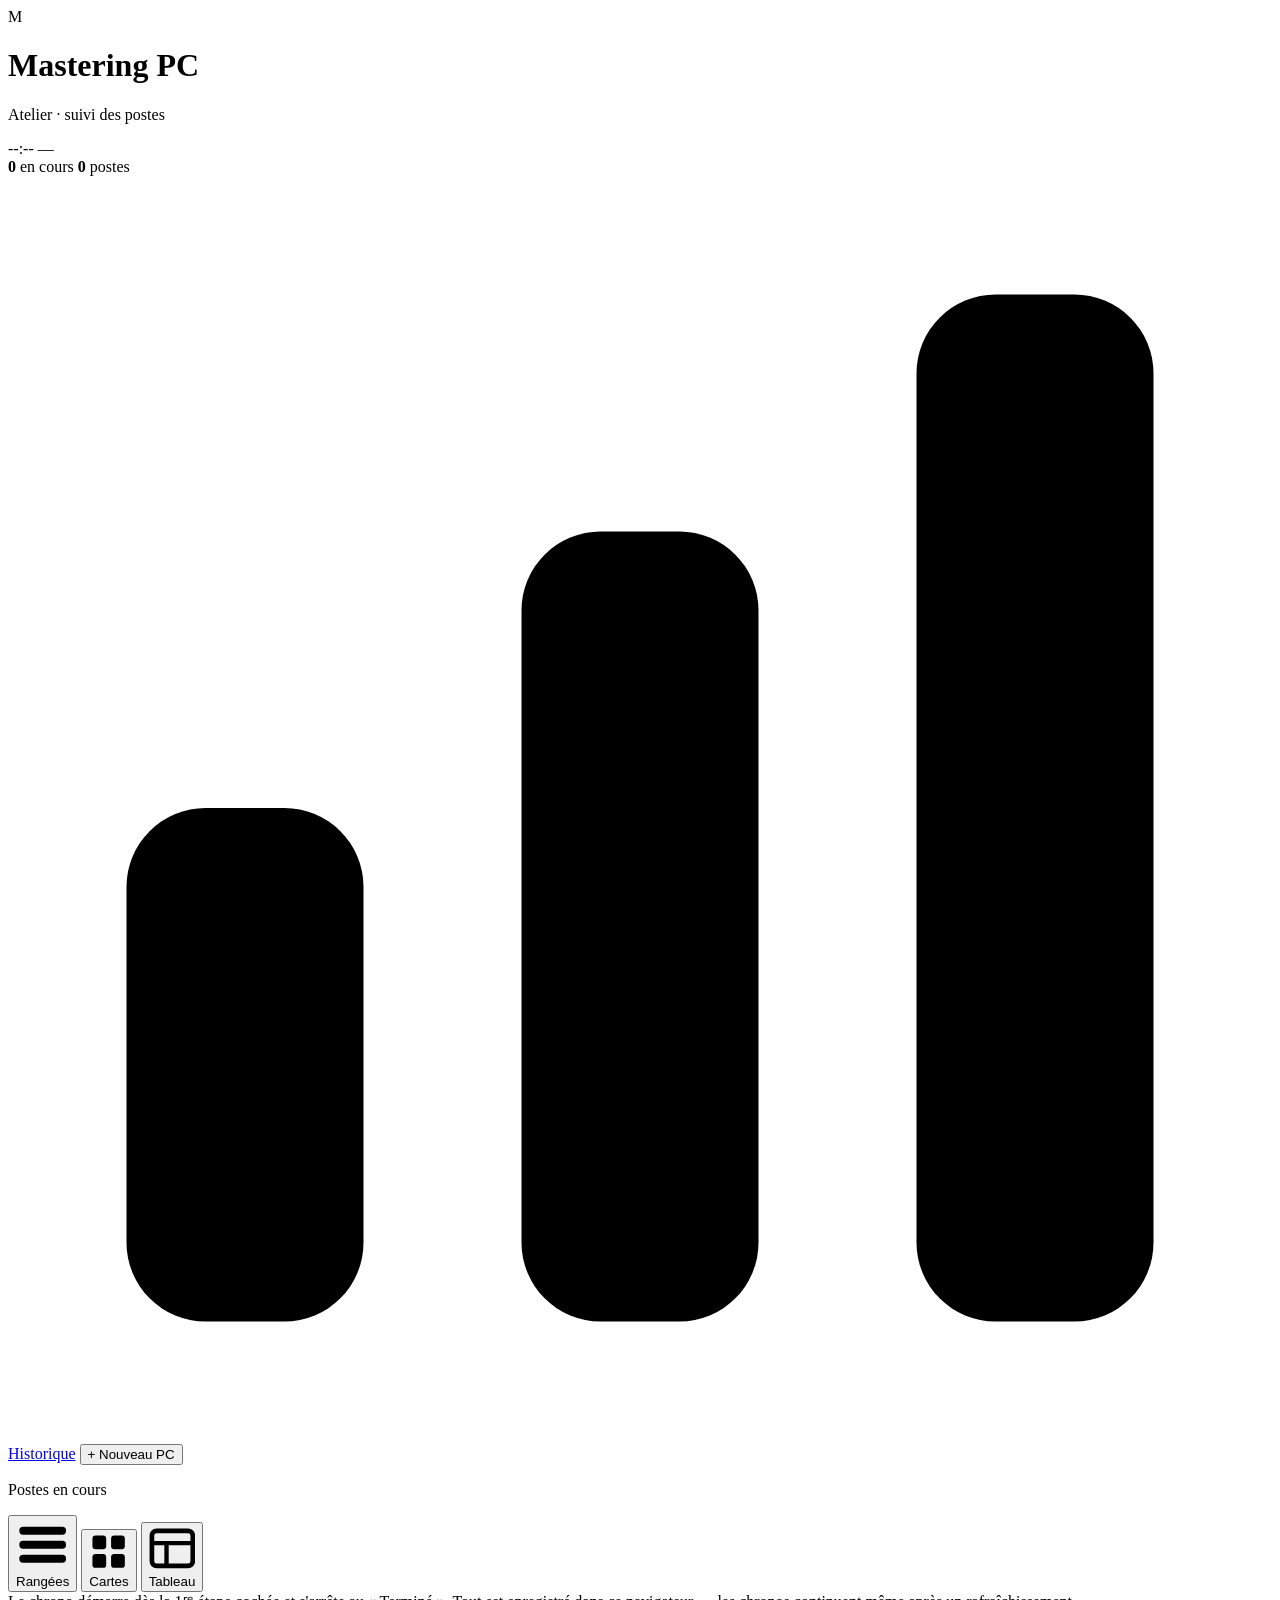
==== commit 2af01ae7: "feat: add history page with statistics and daily log - Implemented a new history page that reads fro" ====
--- a/index.html
+++ b/index.html
@@ -3,114 +3,77 @@
 <head>
   <meta charset="UTF-8" />
   <meta name="viewport" content="width=device-width, initial-scale=1.0" />
-  <meta name="theme-color" content="#0a0e17" />
-  <title>Atelier Mastering — Suivi des PC</title>
-  <meta name="description" content="Outil de suivi de mastering PC : nom du poste, check-list des grandes étapes et chronomètre par machine, plusieurs PC en parallèle." />
-  <link rel="icon" href="data:image/svg+xml,<svg xmlns='http://www.w3.org/2000/svg' viewBox='0 0 100 100'><text y='.9em' font-size='90'>🛠️</text></svg>" />
+  <meta name="theme-color" content="#1b2027" />
+  <title>Mastering PC — Atelier</title>
+  <meta name="description" content="Suivi de mastering PC : nom du poste, check-list des grandes étapes et chronomètre qui démarre tout seul. Plusieurs postes en parallèle." />
+  <link rel="icon" href="data:image/svg+xml,<svg xmlns='http://www.w3.org/2000/svg' viewBox='0 0 100 100'><rect width='100' height='100' rx='22' fill='%232b2f36'/><text x='50' y='72' font-size='62' font-family='Oswald,sans-serif' font-weight='600' fill='white' text-anchor='middle'>M</text></svg>" />
   <link rel="preconnect" href="https://fonts.googleapis.com" />
   <link rel="preconnect" href="https://fonts.gstatic.com" crossorigin />
-  <link href="https://fonts.googleapis.com/css2?family=Space+Grotesk:wght@400;500;600;700&family=Inter:wght@400;500;600;700&family=JetBrains+Mono:wght@500;600;700&display=swap" rel="stylesheet" />
-  <link rel="stylesheet" href="style.css" />
+  <link href="https://fonts.googleapis.com/css2?family=Hanken+Grotesk:wght@400;500;600;700;800&family=Oswald:wght@500;600;700&family=Spline+Sans+Mono:wght@500;600&display=swap" rel="stylesheet" />
+  <link rel="stylesheet" href="app/app.css" />
 </head>
 <body>
-  <!-- Décor d'ambiance : blobs flottants -->
-  <div class="ambient" aria-hidden="true">
-    <span class="blob blob--1"></span>
-    <span class="blob blob--2"></span>
-    <span class="blob blob--3"></span>
+  <div class="shell">
+    <header class="topbar">
+      <div class="brand">
+        <div class="brand__mark">M</div>
+        <div>
+          <h1 class="brand__name">Mastering PC</h1>
+          <p class="brand__sub">Atelier · suivi des postes</p>
+        </div>
+      </div>
+      <div class="topbar__right">
+        <div class="clock">
+          <time class="clock__time" id="clockTime">--:--</time>
+          <span class="clock__date" id="clockDate">—</span>
+        </div>
+        <div class="counter" id="counter">
+          <span class="counter__dot"></span>
+          <span><strong id="counterNum">0</strong> en cours</span>
+          <span class="counter__sep"></span>
+          <span class="counter__total"><strong id="counterTotal">0</strong> postes</span>
+        </div>
+        <a class="navlink" href="Historique.html"><svg viewBox="0 0 16 16" aria-hidden="true"><rect x="1.5" y="8" width="3" height="6.5" rx="1"/><rect x="6.5" y="4.5" width="3" height="10" rx="1"/><rect x="11.5" y="1.5" width="3" height="13" rx="1"/></svg>Historique</a>
+        <button id="addPc" class="key key--brand" type="button"><span class="key__ico">+</span> Nouveau PC</button>
+      </div>
+    </header>
+
+    <main>
+      <div class="board-head">
+        <p class="section-label">Postes en cours</p>
+        <div class="viewswitch" role="group" aria-label="Disposition">
+          <button data-view="rows" type="button" title="Rangées"><svg viewBox="0 0 16 16" aria-hidden="true"><rect x="1" y="2.6" width="14" height="2.4" rx="1.1"/><rect x="1" y="6.8" width="14" height="2.4" rx="1.1"/><rect x="1" y="11" width="14" height="2.4" rx="1.1"/></svg>Rangées</button>
+          <button data-view="mini" type="button" title="Mini-cartes"><svg viewBox="0 0 16 16" aria-hidden="true"><rect x="1.4" y="1.4" width="5.6" height="5.6" rx="1.3"/><rect x="9" y="1.4" width="5.6" height="5.6" rx="1.3"/><rect x="1.4" y="9" width="5.6" height="5.6" rx="1.3"/><rect x="9" y="9" width="5.6" height="5.6" rx="1.3"/></svg>Cartes</button>
+          <button data-view="table" type="button" title="Tableau"><svg viewBox="0 0 16 16" aria-hidden="true"><rect x="1" y="2" width="14" height="12" rx="1.6" fill="none" stroke="currentColor" stroke-width="1.6"/><line x1="1" y1="6.2" x2="15" y2="6.2" stroke="currentColor" stroke-width="1.5"/><line x1="6" y1="6.2" x2="6" y2="14" stroke="currentColor" stroke-width="1.5"/></svg>Tableau</button>
+        </div>
+      </div>
+
+      <div id="board" class="board board--rows"></div>
+
+      <div id="empty" class="empty" hidden>
+        <div class="empty__mark">M</div>
+        <p class="empty__title">Aucun poste en préparation</p>
+        <p class="empty__text">Clique sur « Nouveau PC » pour démarrer un mastering.</p>
+      </div>
+
+      <section class="history" id="history" hidden>
+        <div class="history__head">
+          <h2 class="history__title">Terminés aujourd'hui</h2>
+          <div class="history__tools">
+            <a class="history__link" href="Historique.html">Tout l'historique →</a>
+            <button id="clearHistory" class="history__clear" type="button">Vider</button>
+          </div>
+        </div>
+        <div id="historySummary" class="hist-summary"></div>
+        <ul id="historyList" class="history__list"></ul>
+      </section>
+    </main>
+
+    <footer class="foot">
+      Le chrono démarre dès la 1ʳᵉ étape cochée et s'arrête au « Terminé ». Tout est enregistré dans ce navigateur — les chronos continuent même après un rafraîchissement.
+    </footer>
   </div>
 
-  <header class="topbar">
-    <div class="brand">
-      <span class="brand__badge" aria-hidden="true">🛠️</span>
-      <div class="brand__text">
-        <h1 class="brand__title">Atelier Mastering</h1>
-        <p class="brand__sub">Suivi des postes en préparation</p>
-      </div>
-    </div>
-
-    <button id="addPc" class="clay-btn clay-btn--accent btn-add" type="button">
-      <span class="btn-add__plus" aria-hidden="true">+</span>
-      <span>Nouveau PC</span>
-    </button>
-  </header>
-
-  <!-- Tableau de bord stats -->
-  <section class="stats" aria-label="Statistiques du jour">
-    <div class="stat clay-inset">
-      <span class="stat__num" id="statActive">0</span>
-      <span class="stat__label">En cours</span>
-    </div>
-    <div class="stat clay-inset">
-      <span class="stat__num" id="statDone">0</span>
-      <span class="stat__label">Terminés aujourd'hui</span>
-    </div>
-    <div class="stat clay-inset">
-      <span class="stat__num" id="statAvg">—</span>
-      <span class="stat__label">Temps moyen / PC</span>
-    </div>
-    <div class="stat clay-inset">
-      <span class="stat__num" id="statTotal">—</span>
-      <span class="stat__label">Temps total du jour</span>
-    </div>
-  </section>
-
-  <!-- PC actifs -->
-  <main>
-    <div id="pcGrid" class="pc-grid"></div>
-
-    <div id="emptyState" class="empty">
-      <span class="empty__emoji" aria-hidden="true">💤</span>
-      <p class="empty__title">Aucun PC en cours</p>
-      <p class="empty__text">Clique sur <strong>« Nouveau PC »</strong> pour démarrer un mastering.</p>
-    </div>
-  </main>
-
-  <!-- Historique -->
-  <section class="history" id="historySection" hidden>
-    <div class="history__head">
-      <h2 class="history__title"><span aria-hidden="true">✅</span> Terminés</h2>
-      <button id="clearHistory" class="clay-btn clay-btn--ghost clay-btn--sm" type="button">Vider l'historique</button>
-    </div>
-    <ul id="historyList" class="history__list"></ul>
-  </section>
-
-  <!-- Template d'une carte PC -->
-  <template id="pcTemplate">
-    <article class="pc-card" tabindex="-1">
-      <div class="pc-card__bar" aria-hidden="true"></div>
-
-      <div class="pc-card__top">
-        <input class="pc-card__name" type="text" maxlength="40"
-               placeholder="Nom du PC…" aria-label="Nom du PC" />
-        <button class="pc-card__del clay-btn clay-btn--circle" type="button" aria-label="Supprimer ce PC" title="Supprimer">×</button>
-      </div>
-
-      <div class="pc-card__clock clay-inset">
-        <time class="pc-card__time" aria-live="off">00:00:00</time>
-        <span class="pc-card__status status-chip">À démarrer</span>
-      </div>
-
-      <div class="pc-card__progress">
-        <div class="progress-track clay-inset">
-          <div class="progress-fill"></div>
-        </div>
-        <span class="pc-card__count">0 / 0 étapes</span>
-      </div>
-
-      <ul class="pc-card__steps"></ul>
-
-      <div class="pc-card__actions">
-        <button class="js-toggle clay-btn clay-btn--play" type="button">▶ Démarrer</button>
-        <button class="js-finish clay-btn clay-btn--finish" type="button">🏁 Terminé</button>
-      </div>
-    </article>
-  </template>
-
-  <footer class="foot">
-    <p>Tout est enregistré dans ce navigateur · les chronos continuent même après un rafraîchissement.</p>
-  </footer>
-
-  <script src="app.js"></script>
+  <script src="app/app.js"></script>
 </body>
 </html>
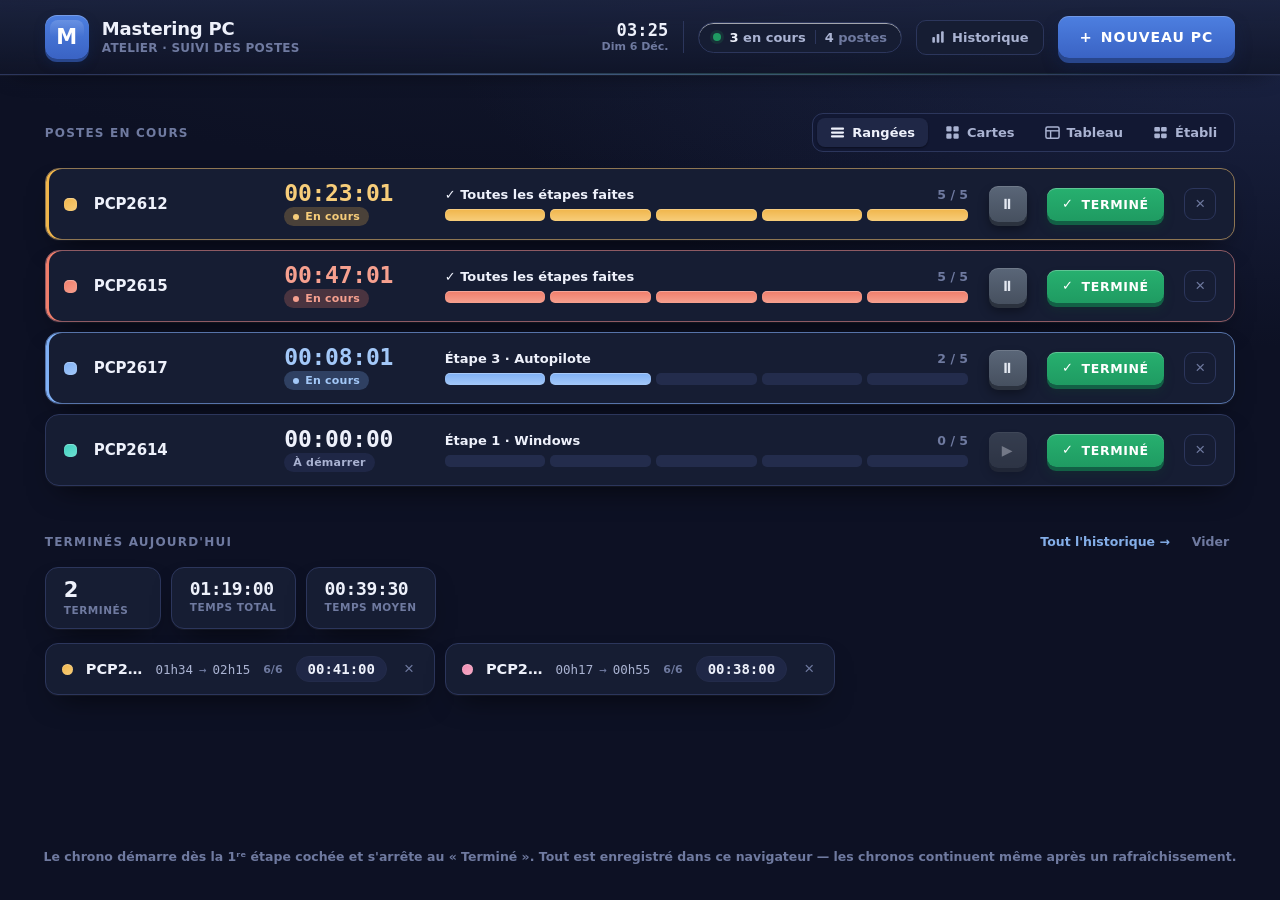
==== commit 66c4525e: "feat: ajouter un mode établi avec glisser-déposer pour gérer les emplacements des PC" ====
--- a/index.html
+++ b/index.html
@@ -45,6 +45,7 @@
           <button data-view="rows" type="button" title="Rangées"><svg viewBox="0 0 16 16" aria-hidden="true"><rect x="1" y="2.6" width="14" height="2.4" rx="1.1"/><rect x="1" y="6.8" width="14" height="2.4" rx="1.1"/><rect x="1" y="11" width="14" height="2.4" rx="1.1"/></svg>Rangées</button>
           <button data-view="mini" type="button" title="Mini-cartes"><svg viewBox="0 0 16 16" aria-hidden="true"><rect x="1.4" y="1.4" width="5.6" height="5.6" rx="1.3"/><rect x="9" y="1.4" width="5.6" height="5.6" rx="1.3"/><rect x="1.4" y="9" width="5.6" height="5.6" rx="1.3"/><rect x="9" y="9" width="5.6" height="5.6" rx="1.3"/></svg>Cartes</button>
           <button data-view="table" type="button" title="Tableau"><svg viewBox="0 0 16 16" aria-hidden="true"><rect x="1" y="2" width="14" height="12" rx="1.6" fill="none" stroke="currentColor" stroke-width="1.6"/><line x1="1" y1="6.2" x2="15" y2="6.2" stroke="currentColor" stroke-width="1.5"/><line x1="6" y1="6.2" x2="6" y2="14" stroke="currentColor" stroke-width="1.5"/></svg>Tableau</button>
+          <button data-view="bench" type="button" title="Établi"><svg viewBox="0 0 16 16" aria-hidden="true"><rect x="1.4" y="2" width="6" height="5" rx="1.2"/><rect x="8.6" y="2" width="6" height="5" rx="1.2"/><rect x="1.4" y="9" width="6" height="5" rx="1.2"/><rect x="8.6" y="9" width="6" height="5" rx="1.2"/></svg>Établi</button>
         </div>
       </div>
 
--- a/app/app.css
+++ b/app/app.css
@@ -0,0 +1,436 @@
+/* ════════════════════════════════════════════════════════════
+   MASTERING PC — app pro plein écran
+   Surfaces nettes, typo grotesk, timer mono, accents par poste.
+   Boutons « keycap » mécaniques (relief 3D, s'enfoncent au clic).
+   ════════════════════════════════════════════════════════════ */
+
+:root {
+  --bg:        #0d1124;
+  --bg-grad:   #161d33;
+  --surface:   #161d33;
+  --surface-2: #1f2746;
+
+  --ink:       #eef1fb;
+  --ink-soft:  #aab3d2;
+  --ink-faint: #6f7aa0;
+  --line:      #2c365c;
+  --line-soft: #232b4a;
+
+  /* keycaps — graphite */
+  --key-face-1: #424954;
+  --key-face-2: #2f353e;
+  --key-edge:   #171b21;
+  --green-1:    #27b06f;
+  --green-2:    #1f9b62;
+  --green-edge: #126045;
+
+  --brand-1: #4d7fe0;
+  --brand-2: #3a63c4;
+  --brand-edge: #28468c;
+
+  --r-card: 18px;
+  --r-key:  11px;
+  --shadow-card: 0 1px 0 rgba(255,255,255,.04), 0 14px 30px -14px rgba(0,0,0,.75);
+
+  --font-ui:   "Hanken Grotesk", system-ui, sans-serif;
+  --font-key:  "Oswald", system-ui, sans-serif;
+  --font-mono: "Spline Sans Mono", ui-monospace, monospace;
+}
+
+* { box-sizing: border-box; }
+
+html, body { height: 100%; }
+body {
+  margin: 0;
+  min-height: 100vh;
+  font-family: var(--font-ui);
+  color: var(--ink);
+  background:
+    radial-gradient(135% 75% at 50% -25%, var(--bg-grad), transparent 60%),
+    radial-gradient(120% 70% at 100% 0%, #1c2547 0%, transparent 55%),
+    var(--bg);
+  background-attachment: fixed;
+  -webkit-font-smoothing: antialiased;
+  text-rendering: optimizeLegibility;
+}
+
+@keyframes pulse { 0%,100% { opacity: 1; transform: scale(1); } 50% { opacity: .25; transform: scale(.55); } }
+@keyframes nudge { 0%,100% { transform: translateY(0); } 50% { transform: translateY(-3px); } }
+@keyframes card-out { to { opacity: 0; transform: scale(.97); } }
+
+/* ──────────────── Keycaps (boutons 3D, repris du n°2) ──────────────── */
+.key {
+  font-family: var(--font-key);
+  font-weight: 600;
+  font-size: 14px;
+  text-transform: uppercase;
+  letter-spacing: .07em;
+  color: #fff;
+  border: none;
+  cursor: pointer;
+  border-radius: var(--r-key);
+  padding: 13px 22px;
+  display: inline-flex;
+  align-items: center;
+  justify-content: center;
+  gap: 8px;
+  user-select: none;
+  -webkit-tap-highlight-color: transparent;
+  transition: transform .07s ease, box-shadow .07s ease, filter .15s ease;
+}
+.key__ico { font-size: 1.05em; line-height: 0; }
+.key--primary {
+  background: linear-gradient(180deg, var(--key-face-1), var(--key-face-2));
+  box-shadow: 0 5px 0 var(--key-edge), 0 9px 16px rgba(20,23,28,.26), inset 0 1px 0 rgba(255,255,255,.14);
+}
+.key--primary:hover { filter: brightness(1.1); }
+.key--primary:active { transform: translateY(5px); box-shadow: 0 0 0 var(--key-edge), 0 2px 7px rgba(20,23,28,.3); }
+.key--finish {
+  background: linear-gradient(180deg, var(--green-1), var(--green-2));
+  box-shadow: 0 5px 0 var(--green-edge), 0 9px 16px rgba(18,80,46,.28), inset 0 1px 0 rgba(255,255,255,.28);
+}
+.key--finish:hover { filter: brightness(1.05); }
+.key--finish:active { transform: translateY(5px); box-shadow: 0 0 0 var(--green-edge), 0 2px 7px rgba(18,80,46,.3); }
+.key--brand {
+  background: linear-gradient(180deg, var(--brand-1), var(--brand-2));
+  box-shadow: 0 5px 0 var(--brand-edge), 0 9px 16px rgba(18,38,86,.45), inset 0 1px 0 rgba(255,255,255,.2);
+}
+.key--brand:hover { filter: brightness(1.09); }
+.key--brand:active { transform: translateY(5px); box-shadow: 0 0 0 var(--brand-edge), 0 2px 7px rgba(40,30,120,.4); }
+.key:focus-visible { outline: 2px solid #9bb0c8; outline-offset: 3px; }
+.key[disabled] { opacity: .45; cursor: not-allowed; filter: grayscale(.3); transform: none; }
+
+/* ──────────────── Layout plein écran ──────────────── */
+.shell { min-height: 100vh; display: flex; flex-direction: column; }
+
+.topbar {
+  position: sticky;
+  top: 0;
+  z-index: 20;
+  display: flex;
+  align-items: center;
+  justify-content: space-between;
+  gap: 18px;
+  padding: 15px clamp(20px, 3.5vw, 48px);
+  background: linear-gradient(180deg, rgba(28,36,64,.9), rgba(16,21,40,.84));
+  backdrop-filter: blur(14px) saturate(1.1);
+  border-bottom: 1px solid var(--line);
+  box-shadow: 0 1px 0 rgba(255,255,255,.04), 0 8px 24px -14px rgba(0,0,0,.7);
+}
+.brand { display: flex; align-items: center; gap: 13px; min-width: 0; }
+.brand__mark {
+  position: relative;
+  width: 44px; height: 44px; flex: 0 0 auto;
+  border-radius: 12px;
+  display: grid; place-items: center;
+  font-family: var(--font-key); font-weight: 600; font-size: 21px; color: #fff;
+  background: linear-gradient(180deg, var(--brand-1), var(--brand-2));
+  box-shadow: 0 3px 0 var(--brand-edge), 0 5px 11px rgba(18,38,86,.45), inset 0 1px 0 rgba(255,255,255,.22);
+}
+.brand__mark::after { content: ""; position: absolute; inset: 5px 5px auto 5px; height: 38%; border-radius: 8px 8px 4px 4px; background: linear-gradient(rgba(255,255,255,.16), transparent); }
+.brand__name { margin: 0; font-size: 18px; font-weight: 800; letter-spacing: -.01em; line-height: 1.1; white-space: nowrap; }
+.brand__sub { margin: 2px 0 0; font-size: 12px; color: var(--ink-faint); font-weight: 700; letter-spacing: .02em; text-transform: uppercase; white-space: nowrap; }
+
+.topbar__right { display: flex; align-items: center; gap: 14px; }
+.clock { display: flex; flex-direction: column; align-items: flex-end; line-height: 1.1; padding-right: 14px; border-right: 1px solid var(--line); }
+.clock__time { font-family: var(--font-mono); font-weight: 600; font-size: 17px; color: var(--ink); font-variant-numeric: tabular-nums; letter-spacing: .01em; }
+.clock__date { font-size: 11px; font-weight: 700; color: var(--ink-faint); text-transform: capitalize; margin-top: 1px; }
+.counter { display: flex; align-items: center; gap: 9px; font-size: 13px; font-weight: 700; color: var(--ink-soft); padding: 7px 14px; background: var(--surface); border: 1px solid var(--line); border-radius: 999px; box-shadow: inset 0 1px 0 rgba(255,255,255,.6); white-space: nowrap; }
+.counter__dot { width: 8px; height: 8px; border-radius: 50%; background: var(--ink-faint); flex: 0 0 auto; }
+.counter.is-live .counter__dot { background: var(--green-2); box-shadow: 0 0 0 3px rgba(34,138,83,.18); animation: pulse 1.4s ease-in-out infinite; }
+.counter__sep { width: 1px; height: 14px; background: var(--line); }
+.counter__total { color: var(--ink-faint); }
+.counter strong { color: var(--ink); font-variant-numeric: tabular-nums; }
+.counter__total strong { color: var(--ink-soft); }
+.navlink { display: inline-flex; align-items: center; gap: 7px; font-family: var(--font-ui); font-size: 13px; font-weight: 700; color: var(--ink-soft); text-decoration: none; padding: 9px 14px; border-radius: 10px; border: 1px solid var(--line); background: var(--surface); transition: all .15s; }
+.navlink svg { width: 14px; height: 14px; fill: currentColor; flex: 0 0 auto; }
+.navlink:hover { color: var(--ink); border-color: color-mix(in srgb, var(--ink-faint) 45%, var(--line)); }
+.topbar::after { content: ""; position: absolute; left: 0; right: 0; bottom: -1px; height: 2px; background: linear-gradient(90deg, transparent 8%, color-mix(in srgb, #7fb0f5 55%, transparent), color-mix(in srgb, #5fd699 45%, transparent), transparent 92%); opacity: .45; }
+
+main { flex: 1 1 auto; padding: clamp(22px, 3vw, 40px) clamp(20px, 3.5vw, 48px) 56px; }
+
+.section-label {
+  display: flex; align-items: center; gap: 10px;
+  font-size: 12px; font-weight: 800; letter-spacing: .1em; text-transform: uppercase;
+  color: var(--ink-faint); margin: 0 0 16px;
+}
+.section-label::after { content: ""; flex: 1 1 auto; height: 1px; background: var(--line); }
+
+.grid {
+  display: grid;
+  grid-template-columns: repeat(auto-fill, minmax(330px, 1fr));
+  gap: clamp(16px, 1.6vw, 22px);
+  align-items: start;
+}
+
+/* ──────────────── Carte PC ──────────────── */
+.card {
+  --accent: #4f6bed;
+  --accent-deep: #3a51c2;
+  position: relative;
+  background: var(--surface);
+  border: 1px solid var(--line);
+  border-radius: var(--r-card);
+  padding: 20px 20px 18px;
+  display: flex;
+  flex-direction: column;
+  gap: 15px;
+  box-shadow: var(--shadow-card);
+  transition: box-shadow .2s ease, border-color .2s ease, transform .2s ease;
+}
+.card.is-running { border-color: color-mix(in srgb, var(--accent) 55%, var(--line)); box-shadow: 0 0 0 1px color-mix(in srgb, var(--accent) 35%, transparent), 0 1px 2px rgba(20,28,40,.05), 0 10px 30px color-mix(in srgb, var(--accent) 16%, transparent); }
+
+.card__head { display: flex; align-items: center; gap: 11px; }
+.tag { width: 13px; height: 13px; flex: 0 0 auto; border-radius: 5px; background: linear-gradient(150deg, var(--accent), var(--accent-deep)); box-shadow: inset 0 1px 1px rgba(255,255,255,.35); }
+.card__name {
+  flex: 1 1 auto; min-width: 0;
+  font-family: var(--font-ui); font-size: 17px; font-weight: 800; letter-spacing: -.01em;
+  color: var(--ink); background: transparent; border: none;
+  padding: 6px 8px; border-radius: 8px;
+  transition: background .15s, box-shadow .15s;
+}
+.card__name::placeholder { color: var(--ink-faint); font-weight: 600; }
+.card__name:hover { background: var(--surface-2); }
+.card__name:focus { outline: none; background: var(--surface-2); box-shadow: inset 0 0 0 1.5px color-mix(in srgb, var(--accent) 60%, var(--line)); }
+.card__del {
+  flex: 0 0 auto; width: 32px; height: 32px;
+  border: 1px solid var(--line); background: var(--surface); border-radius: 9px;
+  color: var(--ink-faint); cursor: pointer; font-size: 17px; line-height: 0;
+  display: grid; place-items: center;
+  transition: all .15s;
+}
+.card__del:hover { color: #f0a3b3; border-color: #5e3340; background: #3a2630; }
+
+/* timer */
+.card__meter {
+  display: flex; align-items: center; justify-content: space-between; gap: 12px;
+  padding: 14px 16px;
+  background: var(--surface-2);
+  border: 1px solid var(--line-soft);
+  border-radius: 13px;
+}
+.timer {
+  font-family: var(--font-mono); font-weight: 600;
+  font-size: 30px; letter-spacing: -.01em; line-height: 1;
+  color: var(--ink); font-variant-numeric: tabular-nums;
+}
+.card.is-running .timer { color: var(--accent-deep); }
+.status {
+  font-size: 11.5px; font-weight: 700; letter-spacing: .02em;
+  padding: 5px 11px; border-radius: 999px; white-space: nowrap;
+  background: var(--surface-2); color: var(--ink-soft);
+}
+.card.is-running .status { background: color-mix(in srgb, var(--accent) 24%, var(--surface)); color: var(--accent-deep); }
+.card.is-running .status::before {
+  content: ""; display: inline-block; width: 6px; height: 6px; margin-right: 6px;
+  border-radius: 50%; background: currentColor; vertical-align: middle;
+  animation: pulse 1.1s ease-in-out infinite;
+}
+
+/* progress */
+.card__progress { display: flex; align-items: center; gap: 12px; }
+.bar { flex: 1 1 auto; height: 8px; border-radius: 999px; background: #e7eaef; overflow: hidden; }
+.fill { display: block; height: 100%; width: 0; border-radius: 999px; background: linear-gradient(90deg, var(--accent), var(--accent-deep)); transition: width .45s cubic-bezier(.4,0,.2,1); }
+.count { font-size: 12.5px; font-weight: 800; color: var(--ink-faint); white-space: nowrap; font-variant-numeric: tabular-nums; }
+
+/* steps */
+.steps { list-style: none; margin: 0; padding: 0; display: flex; flex-direction: column; gap: 2px; }
+.step {
+  display: flex; align-items: center; gap: 12px;
+  padding: 8px 8px; border-radius: 9px; cursor: pointer; user-select: none;
+  transition: background .15s;
+}
+.step:hover { background: var(--surface-2); }
+.step__box {
+  flex: 0 0 auto; width: 22px; height: 22px; border-radius: 7px;
+  border: 1.5px solid var(--line); background: var(--surface);
+  display: grid; place-items: center;
+  transition: all .18s cubic-bezier(.34,1.4,.64,1);
+}
+.step__box::after { content: "✓"; font-size: 13px; font-weight: 800; color: #fff; opacity: 0; transform: scale(.4); transition: all .18s cubic-bezier(.34,1.4,.64,1); }
+.step.done .step__box { background: linear-gradient(150deg, var(--accent), var(--accent-deep)); border-color: var(--accent-deep); }
+.step.done .step__box::after { opacity: 1; transform: scale(1); }
+.step__label { flex: 1 1 auto; min-width: 0; font-size: 14.5px; font-weight: 600; color: var(--ink-soft); transition: color .15s; }
+.step.done .step__label { color: var(--ink-faint); text-decoration: line-through; text-decoration-thickness: 1.5px; }
+
+/* actions */
+.card__actions { margin-top: 3px; }
+.card__actions .key { width: 100%; }
+.card.all-done .key--finish { animation: nudge 1.2s ease-in-out infinite; }
+
+/* ──────────────── État vide ──────────────── */
+.empty {
+  grid-column: 1 / -1;
+  text-align: center;
+  padding: clamp(40px, 8vh, 90px) 20px;
+  border: 1.5px dashed var(--line);
+  border-radius: 20px;
+  background: rgba(255,255,255,.025);
+}
+.empty__mark {
+  width: 56px; height: 56px; margin: 0 auto 16px;
+  border-radius: 15px; display: grid; place-items: center;
+  background: var(--surface); border: 1px solid var(--line);
+  font-family: var(--font-key); font-size: 26px; color: var(--ink-faint);
+  box-shadow: var(--shadow-card);
+}
+.empty__title { margin: 0 0 5px; font-size: 18px; font-weight: 800; color: var(--ink); }
+.empty__text { margin: 0; font-size: 14px; color: var(--ink-soft); }
+
+/* ──────────────── Terminés aujourd'hui ──────────────── */
+.history { margin-top: 44px; }
+.history__head { display: flex; align-items: center; justify-content: space-between; gap: 14px; margin-bottom: 14px; flex-wrap: wrap; }
+.history__title { display: flex; align-items: center; gap: 10px; font-size: 12px; font-weight: 800; letter-spacing: .1em; text-transform: uppercase; color: var(--ink-faint); margin: 0; }
+.history__tools { display: flex; align-items: center; gap: 16px; }
+.history__link { font-size: 12.5px; font-weight: 700; color: #84aee8; text-decoration: none; white-space: nowrap; }
+.history__link:hover { text-decoration: underline; }
+.history__clear { font-family: var(--font-ui); font-size: 12.5px; font-weight: 700; color: var(--ink-faint); background: none; border: none; cursor: pointer; padding: 4px 6px; border-radius: 7px; }
+.history__clear:hover { color: #f0a3b3; }
+
+.hist-summary { display: flex; gap: 10px; flex-wrap: wrap; margin-bottom: 14px; }
+.hstat { display: flex; flex-direction: column; gap: 3px; padding: 12px 18px; min-width: 116px; background: var(--surface); border: 1px solid var(--line); border-radius: 13px; box-shadow: var(--shadow-card); }
+.hstat__num { font-size: 21px; font-weight: 800; color: var(--ink); line-height: 1; }
+.hstat__num.mono { font-family: var(--font-mono); font-weight: 600; font-size: 18px; letter-spacing: -.02em; }
+.hstat__lab { font-size: 10.5px; font-weight: 700; letter-spacing: .05em; text-transform: uppercase; color: var(--ink-faint); }
+
+.history__list { list-style: none; margin: 0; padding: 0; display: grid; grid-template-columns: repeat(auto-fill, minmax(380px, 1fr)); gap: 10px; }
+.hist { display: grid; grid-template-columns: auto minmax(0,1fr) auto auto auto auto; align-items: center; gap: 13px; padding: 12px 16px; border-radius: 13px; background: var(--surface); border: 1px solid var(--line); box-shadow: var(--shadow-card); }
+.hist__dot { width: 11px; height: 11px; border-radius: 50%; flex: 0 0 auto; background: #5fd699; box-shadow: inset 0 1px 1px rgba(255,255,255,.3); }
+.hist__name { min-width: 0; font-weight: 800; font-size: 14.5px; color: var(--ink); overflow: hidden; text-overflow: ellipsis; white-space: nowrap; }
+.hist__times { display: inline-flex; align-items: center; gap: 6px; font-family: var(--font-mono); font-size: 12.5px; color: var(--ink-soft); white-space: nowrap; }
+.hist__arrow { color: var(--ink-faint); }
+.hist__chip { font-size: 11px; font-weight: 800; color: var(--ink-faint); white-space: nowrap; }
+.hist__dur { font-family: var(--font-mono); font-weight: 600; font-size: 14px; color: var(--ink); font-variant-numeric: tabular-nums; padding: 4px 11px; border-radius: 999px; background: var(--surface-2); border: 1px solid var(--line-soft); white-space: nowrap; }
+.hist__del { background: none; border: none; cursor: pointer; color: var(--ink-faint); font-size: 17px; line-height: 0; padding: 4px 4px; border-radius: 7px; }
+.hist__del:hover { color: #f0a3b3; }
+
+.foot { text-align: center; padding: 0 20px 36px; color: var(--ink-faint); font-size: 12.5px; font-weight: 600; }
+
+/* ════════════════════════════════════════════════════════════
+   Jauge à segments + dispositions (Rangées / Mini-cartes / Tableau)
+   ════════════════════════════════════════════════════════════ */
+.gauge__segs { display: flex; gap: 5px; }
+.seg { flex: 1 1 0; height: 12px; border-radius: 5px; border: none; padding: 0; background: #232c4c; cursor: pointer; transition: all .18s; }
+.seg.done { background: linear-gradient(180deg, var(--accent), var(--accent-deep)); box-shadow: inset 0 1px 0 rgba(255,255,255,.3); }
+.seg:hover { transform: translateY(-1px); }
+.seg:not(.done):hover { background: color-mix(in srgb, var(--accent) 30%, #232c4c); }
+.gauge__step { font-weight: 700; color: var(--ink); }
+.region__count { font-size: 12.5px; font-weight: 800; color: var(--ink-faint); font-variant-numeric: tabular-nums; white-space: nowrap; }
+
+/* keycap compact + états « en cours » génériques */
+.key--sm { font-size: 12.5px; padding: 9px 15px; border-radius: 9px; letter-spacing: .05em; }
+.key--finish.key--sm { box-shadow: 0 4px 0 var(--green-edge), 0 7px 11px rgba(18,80,46,.24), inset 0 1px 0 rgba(255,255,255,.26); }
+.key--finish.key--sm:active { transform: translateY(4px); box-shadow: 0 0 0 var(--green-edge), 0 2px 6px rgba(18,80,46,.3); }
+.key--icon { padding: 0; width: 38px; height: 36px; flex: 0 0 auto; }
+.key--pause { background: linear-gradient(180deg, #5a6678, #46505f); color: #e3e8f0; box-shadow: 0 4px 0 #2b323e, 0 7px 11px rgba(0,0,0,.4), inset 0 1px 0 rgba(255,255,255,.13); }
+.key--pause:hover { filter: brightness(1.1); }
+.key--pause:active { transform: translateY(4px); box-shadow: 0 0 0 #2b323e, 0 2px 6px rgba(0,0,0,.4); }
+.js-pause-ico { font-size: 14px; line-height: 0; }
+.is-running .status { background: color-mix(in srgb, var(--accent) 24%, var(--surface)); color: var(--accent-deep); }
+.is-running .status::before { content: ""; display: inline-block; width: 6px; height: 6px; margin-right: 6px; border-radius: 50%; background: currentColor; vertical-align: middle; animation: pulse 1.1s ease-in-out infinite; }
+.is-running .timer { color: var(--accent-deep); }
+.is-paused .status { background: color-mix(in srgb, #e0a23a 22%, var(--surface)); color: #f0c074; }
+.is-paused .timer { color: #e6b35a; }
+.all-done .js-finish { animation: nudge 1.2s ease-in-out infinite; }
+
+/* en-tête de tableau de bord + sélecteur de vue */
+.board-head { display: flex; align-items: center; justify-content: space-between; gap: 14px; margin-bottom: 16px; flex-wrap: wrap; }
+.board-head .section-label { margin: 0; }
+.viewswitch { display: flex; gap: 4px; padding: 4px; background: #121833; border: 1px solid var(--line); border-radius: 11px; }
+.viewswitch button { font-family: var(--font-ui); font-size: 13px; font-weight: 700; color: var(--ink-soft); background: transparent; border: none; cursor: pointer; padding: 7px 13px; border-radius: 8px; display: inline-flex; align-items: center; gap: 7px; transition: all .15s; }
+.viewswitch button:hover { color: var(--ink); }
+.viewswitch button.active { background: var(--surface-2); color: var(--ink); box-shadow: 0 1px 2px rgba(0,0,0,.4); }
+.viewswitch svg { width: 15px; height: 15px; fill: currentColor; flex: 0 0 auto; }
+
+/* ── Rangées ── */
+.board--rows { display: flex; flex-direction: column; gap: 10px; }
+.row {
+  display: grid;
+  grid-template-columns: minmax(150px, 200px) minmax(112px, 140px) minmax(210px, 1fr) auto auto auto;
+  align-items: center; gap: clamp(14px, 1.6vw, 26px);
+  padding: 13px 18px; background: var(--surface); border: 1px solid var(--line);
+  border-radius: 14px; box-shadow: var(--shadow-card);
+  transition: border-color .2s, box-shadow .2s;
+}
+.row.is-running { border-color: color-mix(in srgb, var(--accent) 50%, var(--line)); box-shadow: inset 3px 0 0 var(--accent), var(--shadow-card); }
+.row__id { display: flex; align-items: center; gap: 10px; min-width: 0; }
+.row__id .card__name { font-size: 15px; font-weight: 800; padding: 5px 7px; }
+.row__chrono { display: flex; flex-direction: column; gap: 2px; }
+.row__chrono .timer { font-size: 23px; }
+.row__chrono .status { align-self: flex-start; padding: 3px 9px; font-size: 11px; }
+.row__prog { display: flex; flex-direction: column; gap: 7px; min-width: 0; }
+.row__progtop { display: flex; align-items: baseline; justify-content: space-between; gap: 12px; }
+.row__progtop .region__count { flex: 0 0 auto; }
+.row__progtop .gauge__step { flex: 1 1 auto; overflow: hidden; text-overflow: ellipsis; white-space: nowrap; font-size: 13px; }
+
+/* ── Mini-cartes ── */
+.board--mini { display: grid; grid-template-columns: repeat(auto-fill, minmax(250px, 1fr)); gap: 14px; align-items: start; }
+.mini { display: flex; flex-direction: column; gap: 12px; padding: 16px; background: var(--surface); border: 1px solid var(--line); border-radius: 15px; box-shadow: var(--shadow-card); transition: border-color .2s, box-shadow .2s; }
+.mini.is-running { border-color: color-mix(in srgb, var(--accent) 50%, var(--line)); box-shadow: 0 0 0 1px color-mix(in srgb, var(--accent) 30%, transparent), var(--shadow-card); }
+.mini__head { display: flex; align-items: center; gap: 9px; }
+.mini__head .card__name { font-size: 15px; font-weight: 800; padding: 4px 6px; }
+.mini__meter { display: flex; align-items: center; justify-content: space-between; gap: 10px; }
+.mini__meter .timer { font-size: 24px; }
+.mini__meter .status { padding: 4px 10px; font-size: 11px; }
+.mini__step { display: flex; align-items: baseline; justify-content: space-between; gap: 10px; }
+.mini__step .region__count { flex: 0 0 auto; }
+.mini__step .gauge__step { flex: 1 1 auto; overflow: hidden; text-overflow: ellipsis; white-space: nowrap; font-size: 13px; }
+.mini .key { width: 100%; }
+.mini__actions { display: flex; gap: 8px; }
+.mini__actions .key { width: auto; }
+.mini__actions .js-finish { flex: 1 1 auto; }
+
+/* ── Tableau ── */
+.board--table { overflow-x: auto; border-radius: 16px; box-shadow: var(--shadow-card); border: 1px solid var(--line); }
+.tbl { width: 100%; border-collapse: separate; border-spacing: 0; background: var(--surface); min-width: 760px; }
+.tbl th { font-size: 11px; text-transform: uppercase; letter-spacing: .08em; font-weight: 800; color: var(--ink-faint); text-align: left; padding: 13px 18px; background: var(--surface-2); border-bottom: 1px solid var(--line); }
+.tbl td { padding: 12px 18px; border-bottom: 1px solid var(--line-soft); vertical-align: middle; }
+.tbl tbody tr:last-child td { border-bottom: none; }
+.tbl tbody tr { transition: background .15s; }
+.tbl tbody tr:hover { background: var(--surface-2); }
+.tbl tbody tr td:first-child { box-shadow: inset 4px 0 0 var(--accent); }
+.tbl .t-id { display: flex; align-items: center; gap: 10px; min-width: 0; }
+.tbl .t-id .card__name { font-size: 14.5px; font-weight: 800; padding: 4px 6px; max-width: 160px; }
+.tbl .timer { font-size: 18px; }
+.tbl .status { padding: 4px 10px; font-size: 11px; white-space: nowrap; }
+.tbl .t-prog { min-width: 220px; }
+.tbl .t-prog .region__count { display: block; margin-bottom: 6px; }
+.tbl .t-step { font-size: 13.5px; font-weight: 700; color: var(--ink); white-space: nowrap; }
+.tbl .t-act { display: flex; align-items: center; gap: 8px; justify-content: flex-end; }
+.th-right { text-align: right; }
+
+@media (max-width: 760px) {
+  .row { grid-template-columns: 1fr 1fr; }
+  .row__prog { grid-column: 1 / -1; }
+}
+
+@media (prefers-reduced-motion: reduce) {
+  *, *::before, *::after { animation-duration: .01ms !important; animation-iteration-count: 1 !important; transition-duration: .01ms !important; }
+}
+
+/* ── Établi (6 emplacements : 3 en haut, 3 en bas) ── */
+.board--bench { display: grid; grid-template-columns: repeat(3, 1fr); gap: 16px; align-items: stretch; padding: 22px; border-radius: 18px; border: 1px solid var(--line); background: radial-gradient(circle at center, rgba(255,255,255,.05) 1.4px, transparent 1.7px) 0 0 / 26px 26px, linear-gradient(180deg, #10152b, #0b0f22); box-shadow: inset 0 2px 16px rgba(0,0,0,.55); }
+.bslot { position: relative; display: flex; flex-direction: column; gap: 11px; padding: 18px 16px 16px; min-height: 200px; background: radial-gradient(circle, rgba(255,255,255,.1) 1px, transparent 1.6px) 9px 9px / 7px 7px no-repeat, radial-gradient(circle, rgba(255,255,255,.1) 1px, transparent 1.6px) calc(100% - 9px) 9px / 7px 7px no-repeat, var(--surface); border: 1px solid var(--line); border-radius: 15px; box-shadow: var(--shadow-card), inset 0 -16px 26px -18px rgba(0,0,0,.5); overflow: hidden; }
+.bslot__grip { color: var(--ink-faint); font-size: 13px; line-height: 0; letter-spacing: -3px; cursor: grab; flex: 0 0 auto; opacity: .55; }
+.bslot__grip:hover { opacity: 1; }
+.board--bench .bslot[draggable="true"] { cursor: grab; }
+.board--bench .bslot.dragging { opacity: .45; }
+.board--bench .bslot.drag-over { outline: 2px dashed var(--accent, #7fb0f5); outline-offset: 3px; }
+.bslot::before { content: ""; position: absolute; inset: 0 0 auto 0; height: 3px; background: linear-gradient(90deg, var(--accent), var(--accent-deep)); opacity: 0; transition: opacity .2s; }
+.bslot.is-running { border-color: color-mix(in srgb, var(--accent) 45%, var(--line)); box-shadow: 0 0 0 1px color-mix(in srgb, var(--accent) 28%, transparent), var(--shadow-card); }
+.bslot.is-running::before { opacity: 1; }
+.bslot__top { display: flex; align-items: center; gap: 8px; }
+.bslot__no { font-family: var(--font-key); font-size: 12px; font-weight: 600; color: var(--ink-faint); background: var(--surface-2); border: 1px solid var(--line); border-radius: 7px; padding: 2px 8px; flex: 0 0 auto; }
+.bslot__top .card__name { font-size: 15px; font-weight: 800; padding: 4px 6px; }
+.bslot__meter { display: flex; align-items: center; justify-content: space-between; gap: 10px; }
+.bslot__meter .timer { font-size: 25px; }
+.bslot__meter .status { padding: 4px 10px; font-size: 11px; }
+.bslot__actions { display: flex; gap: 8px; margin-top: auto; }
+.bslot__actions .js-finish { flex: 1 1 auto; }
+.bslot--empty { align-items: center; justify-content: center; gap: 10px; border-style: dashed; background: rgba(255,255,255,.02); color: var(--ink-faint); }
+.bslot--empty .bslot__no { position: absolute; top: 14px; left: 14px; }
+.bslot__empty { display: flex; flex-direction: column; align-items: center; gap: 9px; font-size: 13px; font-weight: 700; }
+.bslot__dock { position: relative; width: 34px; height: 34px; border-radius: 9px; border: 2px dashed currentColor; opacity: .45; }
+.bslot__dock::after { content: "+"; position: absolute; inset: 0; display: grid; place-items: center; font-size: 18px; font-weight: 700; color: var(--ink-faint); }
+@media (max-width: 980px) { .board--bench { grid-template-columns: repeat(2, 1fr); } }
+@media (max-width: 600px) { .board--bench { grid-template-columns: 1fr; } }
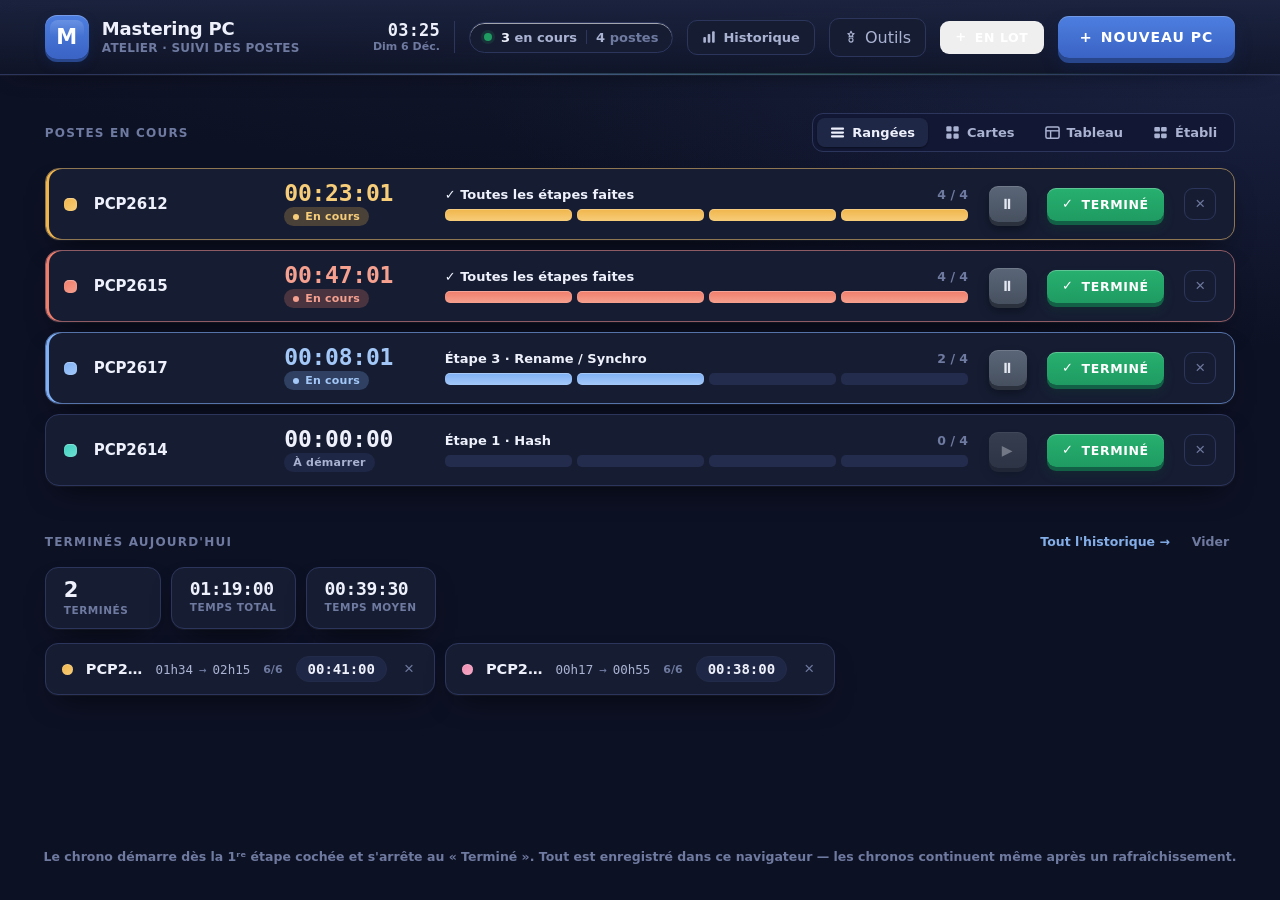
==== commit a8efd3f9: "feat: ajouter des statistiques de temps moyen par étape et d'activité sur 14 jours dans la page Hist" ====
--- a/index.html
+++ b/index.html
@@ -34,6 +34,8 @@
           <span class="counter__total"><strong id="counterTotal">0</strong> postes</span>
         </div>
         <a class="navlink" href="Historique.html"><svg viewBox="0 0 16 16" aria-hidden="true"><rect x="1.5" y="8" width="3" height="6.5" rx="1"/><rect x="6.5" y="4.5" width="3" height="10" rx="1"/><rect x="11.5" y="1.5" width="3" height="13" rx="1"/></svg>Historique</a>
+        <button id="tools" class="navlink" type="button" title="Sauvegarde, restauration, migration"><svg viewBox="0 0 16 16" aria-hidden="true"><path d="M8 1.5l1.1 2.2 2.4.3-1.8 1.7.5 2.4L8 6.9 5.8 8.1l.5-2.4L4.5 4l2.4-.3z" fill="none" stroke="currentColor" stroke-width="1.3" stroke-linejoin="round"/><circle cx="8" cy="11.5" r="2.3" fill="none" stroke="currentColor" stroke-width="1.3"/></svg>Outils</button>
+        <button id="addMany" class="key key--sm" type="button"><span class="key__ico">+</span> En lot</button>
         <button id="addPc" class="key key--brand" type="button"><span class="key__ico">+</span> Nouveau PC</button>
       </div>
     </header>
--- a/app/app.css
+++ b/app/app.css
@@ -409,6 +409,10 @@
 }
 
 /* ── Établi (6 emplacements : 3 en haut, 3 en bas) ── */
+.board--benchwrap { display: flex; flex-direction: column; gap: 20px; }
+.bench-title { font-family: var(--font-key); font-size: 14px; font-weight: 600; letter-spacing: .08em; text-transform: uppercase; color: var(--ink-soft); margin: 6px 0 -4px 2px; padding: 4px 8px; width: max-content; max-width: 100%; background: transparent; border: 1px solid transparent; border-radius: 8px; transition: all .15s; }
+.bench-title:hover { border-color: var(--line); color: var(--ink); }
+.bench-title:focus { outline: none; border-color: var(--accent, #7fb0f5); background: var(--surface); color: var(--ink); }
 .board--bench { display: grid; grid-template-columns: repeat(3, 1fr); gap: 16px; align-items: stretch; padding: 22px; border-radius: 18px; border: 1px solid var(--line); background: radial-gradient(circle at center, rgba(255,255,255,.05) 1.4px, transparent 1.7px) 0 0 / 26px 26px, linear-gradient(180deg, #10152b, #0b0f22); box-shadow: inset 0 2px 16px rgba(0,0,0,.55); }
 .bslot { position: relative; display: flex; flex-direction: column; gap: 11px; padding: 18px 16px 16px; min-height: 200px; background: radial-gradient(circle, rgba(255,255,255,.1) 1px, transparent 1.6px) 9px 9px / 7px 7px no-repeat, radial-gradient(circle, rgba(255,255,255,.1) 1px, transparent 1.6px) calc(100% - 9px) 9px / 7px 7px no-repeat, var(--surface); border: 1px solid var(--line); border-radius: 15px; box-shadow: var(--shadow-card), inset 0 -16px 26px -18px rgba(0,0,0,.5); overflow: hidden; }
 .bslot__grip { color: var(--ink-faint); font-size: 13px; line-height: 0; letter-spacing: -3px; cursor: grab; flex: 0 0 auto; opacity: .55; }
@@ -434,3 +438,32 @@
 .bslot__dock::after { content: "+"; position: absolute; inset: 0; display: grid; place-items: center; font-size: 18px; font-weight: 700; color: var(--ink-faint); }
 @media (max-width: 980px) { .board--bench { grid-template-columns: repeat(2, 1fr); } }
 @media (max-width: 600px) { .board--bench { grid-template-columns: 1fr; } }
+
+/* ── boutons header en lot / outils ── */
+button.navlink { font: inherit; cursor: pointer; }
+
+/* ── Modal ── */
+.modal-back { position: fixed; inset: 0; z-index: 50; display: grid; place-items: center; padding: 20px; background: rgba(6,9,20,.66); backdrop-filter: blur(3px); animation: modal-in .14s ease; }
+@keyframes modal-in { from { opacity: 0; } to { opacity: 1; } }
+.modal { width: 100%; max-width: 440px; background: var(--surface); border: 1px solid var(--line); border-radius: 16px; box-shadow: 0 24px 60px -20px rgba(0,0,0,.85); overflow: hidden; }
+.modal__head { display: flex; align-items: center; justify-content: space-between; gap: 12px; padding: 16px 18px; border-bottom: 1px solid var(--line-soft); }
+.modal__title { margin: 0; font-size: 16px; font-weight: 800; color: var(--ink); }
+.modal__x { background: none; border: none; color: var(--ink-faint); font-size: 24px; line-height: 1; cursor: pointer; padding: 0 4px; border-radius: 8px; }
+.modal__x:hover { color: var(--ink); }
+.modal__body { padding: 18px; }
+
+/* ── Formulaire création en masse ── */
+.mform { display: flex; flex-direction: column; gap: 14px; }
+.mfield { display: flex; flex-direction: column; gap: 6px; }
+.mfield span { font-size: 11px; font-weight: 800; letter-spacing: .06em; text-transform: uppercase; color: var(--ink-faint); }
+.mfield input { font-family: var(--font-ui); font-size: 15px; font-weight: 600; color: var(--ink); background: var(--bg); border: 1px solid var(--line); border-radius: 10px; padding: 10px 12px; }
+.mfield input:focus { outline: none; border-color: var(--brand-1); }
+.mform__hint { margin: 0; font-size: 12.5px; font-weight: 600; color: var(--ink-soft); }
+.mform__actions { display: flex; justify-content: flex-end; gap: 10px; margin-top: 2px; }
+
+/* ── Outils ── */
+.tools { display: flex; flex-direction: column; gap: 10px; }
+.tool { display: flex; flex-direction: column; gap: 3px; text-align: left; padding: 13px 15px; background: var(--bg); border: 1px solid var(--line); border-radius: 12px; cursor: pointer; transition: all .15s; }
+.tool:hover { border-color: var(--brand-1); background: var(--surface-2); }
+.tool strong { font-size: 14px; font-weight: 800; color: var(--ink); }
+.tool span { font-size: 12px; font-weight: 600; color: var(--ink-faint); }
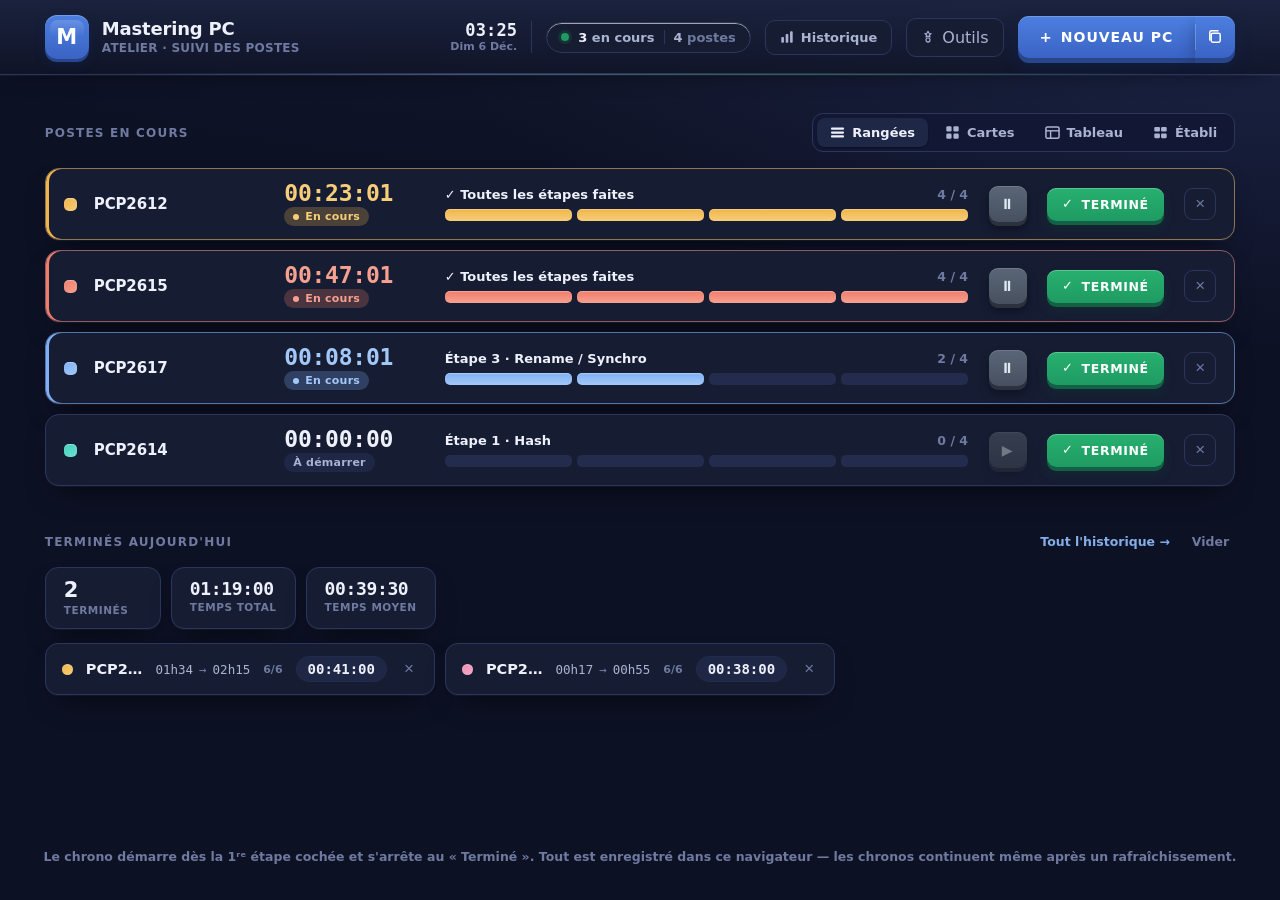
==== commit 5107e0f7: "feat: ajouter un bouton scindé pour créer plusieurs PC en lot" ====
--- a/index.html
+++ b/index.html
@@ -35,8 +35,10 @@
         </div>
         <a class="navlink" href="Historique.html"><svg viewBox="0 0 16 16" aria-hidden="true"><rect x="1.5" y="8" width="3" height="6.5" rx="1"/><rect x="6.5" y="4.5" width="3" height="10" rx="1"/><rect x="11.5" y="1.5" width="3" height="13" rx="1"/></svg>Historique</a>
         <button id="tools" class="navlink" type="button" title="Sauvegarde, restauration, migration"><svg viewBox="0 0 16 16" aria-hidden="true"><path d="M8 1.5l1.1 2.2 2.4.3-1.8 1.7.5 2.4L8 6.9 5.8 8.1l.5-2.4L4.5 4l2.4-.3z" fill="none" stroke="currentColor" stroke-width="1.3" stroke-linejoin="round"/><circle cx="8" cy="11.5" r="2.3" fill="none" stroke="currentColor" stroke-width="1.3"/></svg>Outils</button>
-        <button id="addMany" class="key key--sm" type="button"><span class="key__ico">+</span> En lot</button>
-        <button id="addPc" class="key key--brand" type="button"><span class="key__ico">+</span> Nouveau PC</button>
+        <div class="splitkey">
+          <button id="addPc" class="key key--brand splitkey__main" type="button"><span class="key__ico">+</span> Nouveau PC</button>
+          <button id="addMany" class="key key--brand splitkey__more" type="button" title="Créer plusieurs PC en lot" aria-label="Créer plusieurs PC en lot"><svg viewBox="0 0 16 16" aria-hidden="true"><rect x="4.2" y="4.2" width="9" height="9" rx="1.6" fill="none" stroke="currentColor" stroke-width="1.5"/><path d="M2.8 11V3.4A1.6 1.6 0 0 1 4.4 1.8H11" fill="none" stroke="currentColor" stroke-width="1.5" stroke-linecap="round"/></svg></button>
+        </div>
       </div>
     </header>
 
--- a/app/app.css
+++ b/app/app.css
@@ -98,6 +98,14 @@
 .key--brand:hover { filter: brightness(1.09); }
 .key--brand:active { transform: translateY(5px); box-shadow: 0 0 0 var(--brand-edge), 0 2px 7px rgba(40,30,120,.4); }
 .key:focus-visible { outline: 2px solid #9bb0c8; outline-offset: 3px; }
+
+/* ── bouton scindé : Nouveau PC + petit segment « en lot » ── */
+.splitkey { display: inline-flex; align-items: stretch; gap: 0; }
+.splitkey__main { border-top-right-radius: 0; border-bottom-right-radius: 0; }
+.splitkey__more { width: 40px; padding: 0; border-top-left-radius: 0; border-bottom-left-radius: 0; box-shadow: 0 5px 0 var(--brand-edge), 0 9px 16px rgba(18,38,86,.45), inset 0 1px 0 rgba(255,255,255,.2); }
+.splitkey__more svg { width: 16px; height: 16px; }
+.splitkey__more::before { content: ""; position: absolute; left: 0; top: 18%; bottom: 18%; width: 1px; background: rgba(255,255,255,.22); }
+.splitkey__more { position: relative; }
 .key[disabled] { opacity: .45; cursor: not-allowed; filter: grayscale(.3); transform: none; }
 
 /* ──────────────── Layout plein écran ──────────────── */
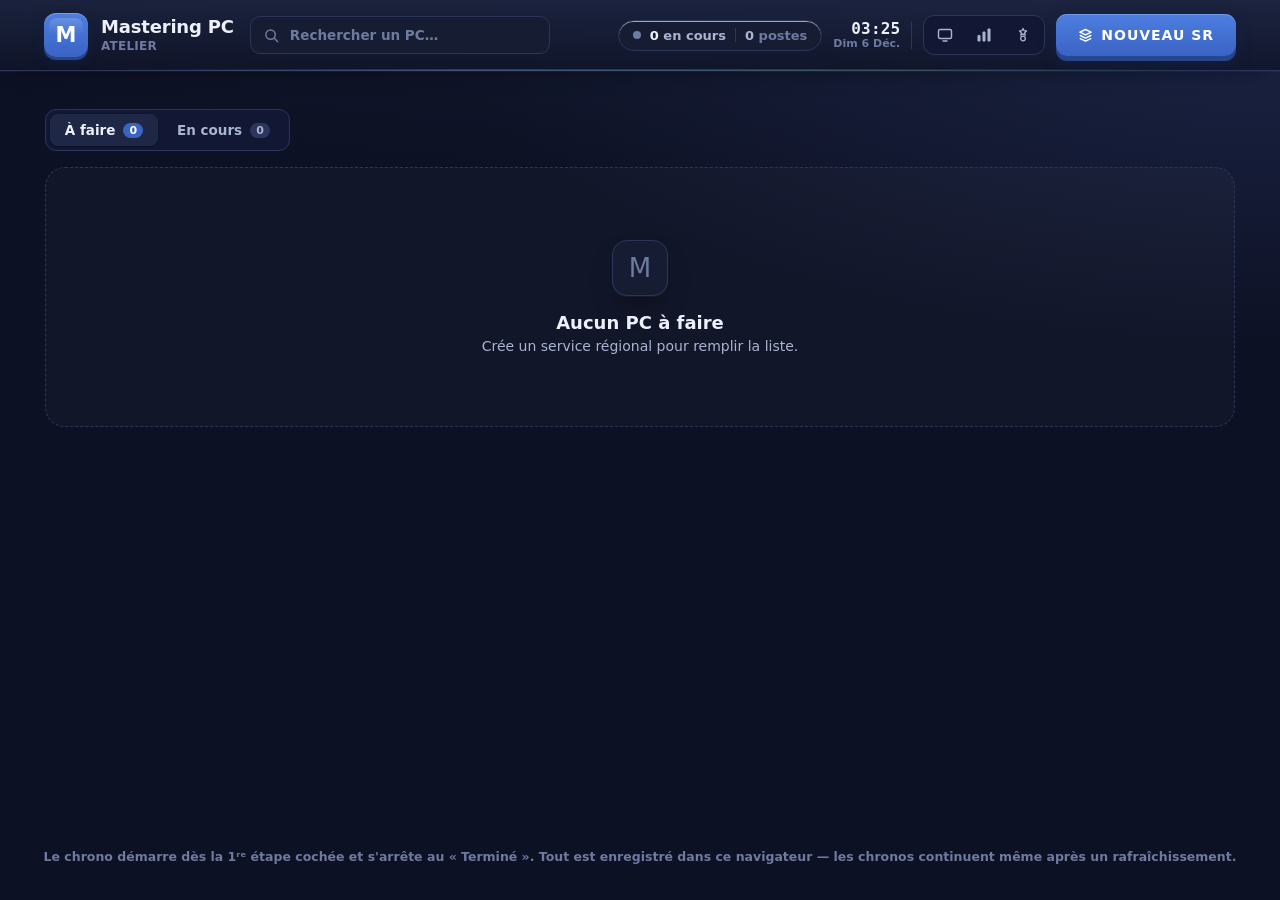
==== commit 79261997: "feat: réorganisation par services régionaux (SR) + mural, recherche et estimation intelligente - SR " ====
--- a/index.html
+++ b/index.html
@@ -10,7 +10,7 @@
   <link rel="preconnect" href="https://fonts.googleapis.com" />
   <link rel="preconnect" href="https://fonts.gstatic.com" crossorigin />
   <link href="https://fonts.googleapis.com/css2?family=Hanken+Grotesk:wght@400;500;600;700;800&family=Oswald:wght@500;600;700&family=Spline+Sans+Mono:wght@500;600&display=swap" rel="stylesheet" />
-  <link rel="stylesheet" href="app/app.css" />
+  <link rel="stylesheet" href="app/app.css?v=40" />
 </head>
 <body>
   <div class="shell">
@@ -19,32 +19,46 @@
         <div class="brand__mark">M</div>
         <div>
           <h1 class="brand__name">Mastering PC</h1>
-          <p class="brand__sub">Atelier · suivi des postes</p>
+          <p class="brand__sub">Atelier</p>
         </div>
       </div>
+
+      <div class="search">
+        <svg class="search__ico" viewBox="0 0 16 16" aria-hidden="true"><circle cx="7" cy="7" r="5" fill="none" stroke="currentColor" stroke-width="1.6"/><path d="M11 11l3.6 3.6" stroke="currentColor" stroke-width="1.6" stroke-linecap="round"/></svg>
+        <input id="searchInput" type="search" placeholder="Rechercher un PC…" autocomplete="off" aria-label="Rechercher un PC" />
+        <div id="searchResults" class="search__results" hidden></div>
+      </div>
+
       <div class="topbar__right">
-        <div class="clock">
-          <time class="clock__time" id="clockTime">--:--</time>
-          <span class="clock__date" id="clockDate">—</span>
-        </div>
         <div class="counter" id="counter">
           <span class="counter__dot"></span>
           <span><strong id="counterNum">0</strong> en cours</span>
           <span class="counter__sep"></span>
           <span class="counter__total"><strong id="counterTotal">0</strong> postes</span>
         </div>
-        <a class="navlink" href="Historique.html"><svg viewBox="0 0 16 16" aria-hidden="true"><rect x="1.5" y="8" width="3" height="6.5" rx="1"/><rect x="6.5" y="4.5" width="3" height="10" rx="1"/><rect x="11.5" y="1.5" width="3" height="13" rx="1"/></svg>Historique</a>
-        <button id="tools" class="navlink" type="button" title="Sauvegarde, restauration, migration"><svg viewBox="0 0 16 16" aria-hidden="true"><path d="M8 1.5l1.1 2.2 2.4.3-1.8 1.7.5 2.4L8 6.9 5.8 8.1l.5-2.4L4.5 4l2.4-.3z" fill="none" stroke="currentColor" stroke-width="1.3" stroke-linejoin="round"/><circle cx="8" cy="11.5" r="2.3" fill="none" stroke="currentColor" stroke-width="1.3"/></svg>Outils</button>
-        <div class="splitkey">
-          <button id="addPc" class="key key--brand splitkey__main" type="button"><span class="key__ico">+</span> Nouveau PC</button>
-          <button id="addMany" class="key key--brand splitkey__more" type="button" title="Créer plusieurs PC en lot" aria-label="Créer plusieurs PC en lot"><svg viewBox="0 0 16 16" aria-hidden="true"><rect x="4.2" y="4.2" width="9" height="9" rx="1.6" fill="none" stroke="currentColor" stroke-width="1.5"/><path d="M2.8 11V3.4A1.6 1.6 0 0 1 4.4 1.8H11" fill="none" stroke="currentColor" stroke-width="1.5" stroke-linecap="round"/></svg></button>
+        <div class="clock">
+          <time class="clock__time" id="clockTime">--:--</time>
+          <span class="clock__date" id="clockDate">—</span>
         </div>
+
+        <span class="topbar__sep"></span>
+
+        <div class="iconnav">
+          <button id="wallBtn" class="iconbtn" type="button" title="Affichage mural plein écran" aria-label="Affichage mural"><svg viewBox="0 0 16 16" aria-hidden="true"><rect x="1.5" y="2.5" width="13" height="9" rx="1.5" fill="none" stroke="currentColor" stroke-width="1.4"/><path d="M6 14h4" stroke="currentColor" stroke-width="1.4" stroke-linecap="round"/></svg></button>
+          <a class="iconbtn" href="Historique.html" title="Historique" aria-label="Historique"><svg viewBox="0 0 16 16" aria-hidden="true"><rect x="1.5" y="8" width="3" height="6.5" rx="1"/><rect x="6.5" y="4.5" width="3" height="10" rx="1"/><rect x="11.5" y="1.5" width="3" height="13" rx="1"/></svg></a>
+          <button id="tools" class="iconbtn" type="button" title="Outils — sauvegarde, restauration, migration" aria-label="Outils"><svg viewBox="0 0 16 16" aria-hidden="true"><path d="M8 1.5l1.1 2.2 2.4.3-1.8 1.7.5 2.4L8 6.9 5.8 8.1l.5-2.4L4.5 4l2.4-.3z" fill="none" stroke="currentColor" stroke-width="1.3" stroke-linejoin="round"/><circle cx="8" cy="11.5" r="2.3" fill="none" stroke="currentColor" stroke-width="1.3"/></svg></button>
+        </div>
+
+        <button id="addSr" class="key key--brand" type="button" title="Créer un service régional (plusieurs PC + échéance)"><svg viewBox="0 0 16 16" aria-hidden="true" style="width:15px;height:15px;fill:none;stroke:currentColor;stroke-width:1.5;stroke-linejoin:round;stroke-linecap:round"><path d="M8 1.6 14 4.5 8 7.4 2 4.5z"/><path d="M2.4 8 8 10.7 13.6 8"/><path d="M2.4 11.3 8 14 13.6 11.3"/></svg> Nouveau SR</button>
       </div>
     </header>
 
     <main>
       <div class="board-head">
-        <p class="section-label">Postes en cours</p>
+        <div class="tabs" role="tablist">
+          <button class="tab" data-tab="todo" type="button">À faire <span class="tab__n" id="tabTodoN">0</span></button>
+          <button class="tab" data-tab="active" type="button">En cours <span class="tab__n" id="tabActiveN">0</span></button>
+        </div>
         <div class="viewswitch" role="group" aria-label="Disposition">
           <button data-view="rows" type="button" title="Rangées"><svg viewBox="0 0 16 16" aria-hidden="true"><rect x="1" y="2.6" width="14" height="2.4" rx="1.1"/><rect x="1" y="6.8" width="14" height="2.4" rx="1.1"/><rect x="1" y="11" width="14" height="2.4" rx="1.1"/></svg>Rangées</button>
           <button data-view="mini" type="button" title="Mini-cartes"><svg viewBox="0 0 16 16" aria-hidden="true"><rect x="1.4" y="1.4" width="5.6" height="5.6" rx="1.3"/><rect x="9" y="1.4" width="5.6" height="5.6" rx="1.3"/><rect x="1.4" y="9" width="5.6" height="5.6" rx="1.3"/><rect x="9" y="9" width="5.6" height="5.6" rx="1.3"/></svg>Cartes</button>
@@ -52,6 +66,16 @@
           <button data-view="bench" type="button" title="Établi"><svg viewBox="0 0 16 16" aria-hidden="true"><rect x="1.4" y="2" width="6" height="5" rx="1.2"/><rect x="8.6" y="2" width="6" height="5" rx="1.2"/><rect x="1.4" y="9" width="6" height="5" rx="1.2"/><rect x="8.6" y="9" width="6" height="5" rx="1.2"/></svg>Établi</button>
         </div>
       </div>
+
+      <section id="planning" class="planning" hidden>
+        <div class="planning__head">
+          <p class="section-label">Services régionaux</p>
+          <p id="planningSizes" class="planning__sizes"></p>
+          <p id="planningSuggest" class="planning__suggest"></p>
+          <button id="clearDoneSrs" class="planning__clear" type="button" hidden>Nettoyer les terminés</button>
+        </div>
+        <div id="planningList" class="planning__list"></div>
+      </section>
 
       <div id="board" class="board board--rows"></div>
 
@@ -79,6 +103,22 @@
     </footer>
   </div>
 
-  <script src="app/app.js"></script>
+  <div id="wall" class="wall" hidden>
+    <div class="wall__head">
+      <div class="wall__brand"><span class="wall__mark">M</span> Mastering PC · Atelier</div>
+      <div class="wall__stats" id="wallStats"></div>
+      <div class="wall__end">
+        <div class="wall__time">
+          <time class="wall__clock" id="wallClock">--:--</time>
+          <span class="wall__date" id="wallDate">—</span>
+        </div>
+        <button class="wall__close" id="wallClose" type="button" aria-label="Quitter le mural">×</button>
+      </div>
+    </div>
+    <div class="wall__grid" id="wallGrid"></div>
+    <div class="wall__empty" id="wallEmpty" hidden>Aucun service régional en cours</div>
+  </div>
+
+  <script src="app/app.js?v=40"></script>
 </body>
 </html>
--- a/app/app.css
+++ b/app/app.css
@@ -38,6 +38,7 @@
 }
 
 * { box-sizing: border-box; }
+[hidden] { display: none !important; }   /* l'attribut hidden masque toujours, même si l'élément a un display: flex/grid */
 
 html, body { height: 100%; }
 body {
@@ -102,7 +103,7 @@
 /* ── bouton scindé : Nouveau PC + petit segment « en lot » ── */
 .splitkey { display: inline-flex; align-items: stretch; gap: 0; }
 .splitkey__main { border-top-right-radius: 0; border-bottom-right-radius: 0; }
-.splitkey__more { width: 40px; padding: 0; border-top-left-radius: 0; border-bottom-left-radius: 0; box-shadow: 0 5px 0 var(--brand-edge), 0 9px 16px rgba(18,38,86,.45), inset 0 1px 0 rgba(255,255,255,.2); }
+.splitkey__more { width: 40px; padding: 0; border-top-left-radius: 0; border-bottom-left-radius: 0; background: linear-gradient(180deg, var(--brand-2), var(--brand-edge)); box-shadow: 0 5px 0 var(--brand-edge), 0 9px 16px rgba(18,38,86,.45), inset 0 1px 0 rgba(255,255,255,.2); }
 .splitkey__more svg { width: 16px; height: 16px; }
 .splitkey__more::before { content: ""; position: absolute; left: 0; top: 18%; bottom: 18%; width: 1px; background: rgba(255,255,255,.22); }
 .splitkey__more { position: relative; }
@@ -117,9 +118,9 @@
   z-index: 20;
   display: flex;
   align-items: center;
-  justify-content: space-between;
-  gap: 18px;
-  padding: 15px clamp(20px, 3.5vw, 48px);
+  justify-content: flex-start;
+  gap: clamp(10px, 1.4vw, 16px);
+  padding: 13px clamp(20px, 3.5vw, 44px);
   background: linear-gradient(180deg, rgba(28,36,64,.9), rgba(16,21,40,.84));
   backdrop-filter: blur(14px) saturate(1.1);
   border-bottom: 1px solid var(--line);
@@ -139,10 +140,17 @@
 .brand__name { margin: 0; font-size: 18px; font-weight: 800; letter-spacing: -.01em; line-height: 1.1; white-space: nowrap; }
 .brand__sub { margin: 2px 0 0; font-size: 12px; color: var(--ink-faint); font-weight: 700; letter-spacing: .02em; text-transform: uppercase; white-space: nowrap; }
 
-.topbar__right { display: flex; align-items: center; gap: 14px; }
-.clock { display: flex; flex-direction: column; align-items: flex-end; line-height: 1.1; padding-right: 14px; border-right: 1px solid var(--line); }
-.clock__time { font-family: var(--font-mono); font-weight: 600; font-size: 17px; color: var(--ink); font-variant-numeric: tabular-nums; letter-spacing: .01em; }
+.topbar__right { display: flex; align-items: center; gap: 11px; flex: 0 0 auto; margin-left: auto; }
+.topbar__sep { width: 1px; height: 28px; flex: 0 0 auto; background: var(--line); }
+.clock { display: flex; flex-direction: column; align-items: flex-end; line-height: 1.1; }
+.clock__time { font-family: var(--font-mono); font-weight: 600; font-size: 16px; color: var(--ink); font-variant-numeric: tabular-nums; letter-spacing: .01em; }
 .clock__date { font-size: 11px; font-weight: 700; color: var(--ink-faint); text-transform: capitalize; margin-top: 1px; }
+/* groupe d'icônes (mural / historique / outils) */
+.iconnav { display: flex; align-items: center; gap: 3px; padding: 3px; background: #121833; border: 1px solid var(--line); border-radius: 11px; flex: 0 0 auto; }
+.iconbtn { width: 36px; height: 32px; display: grid; place-items: center; border: none; background: none; color: var(--ink-soft); border-radius: 8px; cursor: pointer; text-decoration: none; transition: background .14s, color .14s; }
+.iconbtn svg { width: 16px; height: 16px; fill: currentColor; }
+.iconbtn:hover { background: var(--surface-2); color: var(--ink); }
+.iconbtn:focus-visible { outline: 2px solid #9bb0c8; outline-offset: -2px; }
 .counter { display: flex; align-items: center; gap: 9px; font-size: 13px; font-weight: 700; color: var(--ink-soft); padding: 7px 14px; background: var(--surface); border: 1px solid var(--line); border-radius: 999px; box-shadow: inset 0 1px 0 rgba(255,255,255,.6); white-space: nowrap; }
 .counter__dot { width: 8px; height: 8px; border-radius: 50%; background: var(--ink-faint); flex: 0 0 auto; }
 .counter.is-live .counter__dot { background: var(--green-2); box-shadow: 0 0 0 3px rgba(34,138,83,.18); animation: pulse 1.4s ease-in-out infinite; }
@@ -451,23 +459,49 @@
 button.navlink { font: inherit; cursor: pointer; }
 
 /* ── Modal ── */
-.modal-back { position: fixed; inset: 0; z-index: 50; display: grid; place-items: center; padding: 20px; background: rgba(6,9,20,.66); backdrop-filter: blur(3px); animation: modal-in .14s ease; }
+.modal-back { position: fixed; inset: 0; z-index: 50; display: grid; place-items: center; padding: 20px; background: rgba(6,9,20,.72); backdrop-filter: blur(5px); animation: modal-in .14s ease; }
 @keyframes modal-in { from { opacity: 0; } to { opacity: 1; } }
-.modal { width: 100%; max-width: 440px; background: var(--surface); border: 1px solid var(--line); border-radius: 16px; box-shadow: 0 24px 60px -20px rgba(0,0,0,.85); overflow: hidden; }
-.modal__head { display: flex; align-items: center; justify-content: space-between; gap: 12px; padding: 16px 18px; border-bottom: 1px solid var(--line-soft); }
-.modal__title { margin: 0; font-size: 16px; font-weight: 800; color: var(--ink); }
-.modal__x { background: none; border: none; color: var(--ink-faint); font-size: 24px; line-height: 1; cursor: pointer; padding: 0 4px; border-radius: 8px; }
-.modal__x:hover { color: var(--ink); }
-.modal__body { padding: 18px; }
-
-/* ── Formulaire création en masse ── */
-.mform { display: flex; flex-direction: column; gap: 14px; }
-.mfield { display: flex; flex-direction: column; gap: 6px; }
-.mfield span { font-size: 11px; font-weight: 800; letter-spacing: .06em; text-transform: uppercase; color: var(--ink-faint); }
-.mfield input { font-family: var(--font-ui); font-size: 15px; font-weight: 600; color: var(--ink); background: var(--bg); border: 1px solid var(--line); border-radius: 10px; padding: 10px 12px; }
-.mfield input:focus { outline: none; border-color: var(--brand-1); }
-.mform__hint { margin: 0; font-size: 12.5px; font-weight: 600; color: var(--ink-soft); }
-.mform__actions { display: flex; justify-content: flex-end; gap: 10px; margin-top: 2px; }
+.modal { width: 100%; max-width: 460px; background: var(--surface); border: 1px solid var(--line); border-radius: 18px; box-shadow: 0 30px 70px -22px rgba(0,0,0,.9); overflow: hidden; animation: modal-pop .16s cubic-bezier(.34,1.3,.64,1); }
+@keyframes modal-pop { from { transform: translateY(8px) scale(.985); } to { transform: none; } }
+.modal__head { display: flex; align-items: center; justify-content: space-between; gap: 12px; padding: 16px 20px; border-bottom: 1px solid var(--line-soft); background: linear-gradient(180deg, var(--surface-2), var(--surface)); }
+.modal__title { margin: 0; font-size: 16.5px; font-weight: 800; color: var(--ink); letter-spacing: -.01em; }
+.modal__x { width: 32px; height: 32px; flex: 0 0 auto; display: grid; place-items: center; background: none; border: 1px solid transparent; color: var(--ink-faint); font-size: 20px; line-height: 0; cursor: pointer; border-radius: 9px; transition: all .15s; }
+.modal__x:hover { color: var(--ink); background: var(--surface-2); border-color: var(--line); }
+.modal__body { padding: 20px; }
+
+/* ── Formulaire ── */
+.mform { display: flex; flex-direction: column; gap: 15px; }
+.mfield { display: flex; flex-direction: column; gap: 7px; }
+.mfield > span { font-size: 10.5px; font-weight: 800; letter-spacing: .07em; text-transform: uppercase; color: var(--ink-faint); }
+.mfield input { font-family: var(--font-ui); font-size: 14.5px; font-weight: 600; height: 42px; color: var(--ink); background: var(--surface-2); border: 1px solid var(--line); border-radius: 10px; padding: 0 13px; transition: border-color .15s, box-shadow .15s, background .15s; }
+.mfield input::placeholder { color: var(--ink-faint); font-weight: 500; }
+.mfield input:hover { border-color: color-mix(in srgb, var(--ink-faint) 40%, var(--line)); }
+.mfield input:focus { outline: none; border-color: var(--brand-1); background: var(--surface); box-shadow: 0 0 0 3px color-mix(in srgb, var(--brand-1) 16%, transparent); }
+.mfield input[type="date"] { color-scheme: dark; }
+.mfield input[type="number"] { -moz-appearance: textfield; }
+.mfield input[type="number"]::-webkit-outer-spin-button, .mfield input[type="number"]::-webkit-inner-spin-button { -webkit-appearance: none; margin: 0; }
+.mform__hint { margin: 1px 0 0; font-size: 12.5px; font-weight: 600; color: var(--ink-soft); padding: 11px 13px; background: var(--surface-2); border: 1px solid var(--line-soft); border-radius: 10px; line-height: 1.4; }
+.mform__actions { display: flex; justify-content: flex-end; gap: 10px; margin-top: 4px; }
+/* bouton Annuler : secondaire net (sinon fond gris par défaut du navigateur) */
+.key.js-cancel { background: none; color: var(--ink-soft); border: 1px solid var(--line); box-shadow: none; }
+.key.js-cancel:hover { color: var(--ink); background: var(--surface-2); border-color: var(--ink-faint); filter: none; }
+.key.js-cancel:active { transform: none; box-shadow: none; }
+
+/* mini-tableau « postes par taille » */
+.mtbl { border: 1px solid var(--line); border-radius: 11px; overflow: hidden; }
+.mtbl__head, .msize { display: grid; grid-template-columns: 54px minmax(64px, 82px) 1fr; gap: 11px; align-items: center; }
+.mtbl__head { padding: 9px 12px; background: var(--surface-2); border-bottom: 1px solid var(--line-soft); }
+.mtbl__head span { font-size: 9.5px; font-weight: 800; letter-spacing: .06em; text-transform: uppercase; color: var(--ink-faint); }
+.msize { padding: 10px 12px; }
+.msize + .msize { border-top: 1px solid var(--line-soft); }
+.msize__tag { font-family: var(--font-mono); font-size: 12.5px; font-weight: 700; text-align: center; padding: 8px 0; border-radius: 8px; }
+.msize__tag[data-size="16"] { color: #8fc7ff; background: color-mix(in srgb, #7fb0f5 14%, var(--surface)); border: 1px solid color-mix(in srgb, #7fb0f5 42%, var(--line)); }
+.msize__tag[data-size="13"] { color: #f0c074; background: color-mix(in srgb, #e6a23a 14%, var(--surface)); border: 1px solid color-mix(in srgb, #e6a23a 42%, var(--line)); }
+.msize__n, .msize__start { height: 38px; min-width: 0; background: var(--bg); border: 1px solid var(--line); border-radius: 9px; color: var(--ink); font-family: var(--font-mono); font-size: 13.5px; font-weight: 600; padding: 0 11px; transition: border-color .15s, box-shadow .15s, background .15s; }
+.msize__n { text-align: center; -moz-appearance: textfield; }
+.msize__n::-webkit-inner-spin-button, .msize__n::-webkit-outer-spin-button { -webkit-appearance: none; margin: 0; }
+.msize__start::placeholder { color: var(--ink-faint); font-weight: 500; font-family: var(--font-ui); }
+.msize__n:focus, .msize__start:focus { outline: none; border-color: var(--brand-1); background: var(--surface); box-shadow: 0 0 0 3px color-mix(in srgb, var(--brand-1) 16%, transparent); }
 
 /* ── Outils ── */
 .tools { display: flex; flex-direction: column; gap: 10px; }
@@ -475,3 +509,256 @@
 .tool:hover { border-color: var(--brand-1); background: var(--surface-2); }
 .tool strong { font-size: 14px; font-weight: 800; color: var(--ink); }
 .tool span { font-size: 12px; font-weight: 600; color: var(--ink-faint); }
+
+/* ════════════════════════════════════════════════════════════
+   Lots SR : panneau « planning » + en-têtes de groupe + urgence
+   ════════════════════════════════════════════════════════════ */
+/* niveaux d'urgence (variable --lv) */
+.srhead--late  { --lv: #f0738a; }
+.srhead--tight { --lv: #e6a23a; }
+.srhead--soon  { --lv: #41c98a; }
+.srhead--ahead { --lv: #7fb0f5; }
+.srhead--none  { --lv: #8b95b8; }
+.srhead--done  { --lv: #6f7aa0; }
+
+/* petites icônes vectorielles partagées */
+.ico { width: 13px; height: 13px; flex: 0 0 auto; fill: none; stroke: currentColor; stroke-width: 1.4; stroke-linecap: round; stroke-linejoin: round; }
+
+.planning { margin-bottom: 32px; }
+.planning__head { display: flex; align-items: center; gap: 12px; flex-wrap: wrap; margin-bottom: 16px; }
+.planning__head .section-label { margin: 0; flex: 0 0 auto; }
+.planning__head .section-label::after { display: none; }
+.planning__sizes { margin: 0; font-size: 12px; font-weight: 800; color: var(--ink-soft); font-variant-numeric: tabular-nums; padding: 5px 12px; border-radius: 999px; background: var(--surface); border: 1px solid var(--line); white-space: nowrap; }
+.planning__suggest { margin: 0; flex: 1 1 auto; text-align: right; font-size: 13px; font-weight: 700; color: var(--ink-soft); }
+.planning__clear { flex: 0 0 auto; font-family: var(--font-ui); font-size: 12px; font-weight: 700; color: var(--ink-faint); background: none; border: 1px solid var(--line); border-radius: 8px; padding: 6px 12px; cursor: pointer; white-space: nowrap; transition: all .15s; }
+.planning__clear:hover { color: #f0a3b3; border-color: #5e3340; }
+.planning__list { display: grid; grid-template-columns: repeat(auto-fill, minmax(340px, 1fr)); gap: 12px; }
+
+/* ── groupes : bandeau de section (couleur d'identité du lot, unie) ── */
+.board--grouped { display: flex; flex-direction: column; gap: 20px; }
+.srgroup { display: flex; flex-direction: column; gap: 12px; }
+.srhead { --lv: var(--ink-faint); --c: var(--sr, var(--lv)); display: flex; align-items: center; gap: 11px; padding: 10px 15px; border-radius: 12px; border: 1px solid color-mix(in srgb, var(--c) 48%, var(--line)); background: color-mix(in srgb, var(--c) 13%, var(--surface)); box-shadow: var(--shadow-card); }
+.srhead__caret { flex: 0 0 auto; width: 20px; height: 20px; border: none; background: none; cursor: pointer; color: var(--ink-faint); padding: 0; display: grid; place-items: center; }
+.srhead__caret::before { content: "▾"; font-size: 11px; display: inline-block; transition: transform .15s; }
+.srhead__caret.collapsed::before { transform: rotate(-90deg); }
+.srhead__caret:hover { color: var(--ink); }
+.srhead__dot { flex: 0 0 auto; width: 10px; height: 10px; border-radius: 50%; background: var(--c); }
+.srhead__name { flex: 0 0 auto; font-family: var(--font-ui); font-size: 15.5px; font-weight: 800; color: var(--ink); letter-spacing: -.01em; white-space: nowrap; }
+.srhead__name--static { font-size: 14.5px; }
+.srhead__sub { flex: 0 1 auto; display: inline-flex; align-items: center; gap: 5px; font-size: 11px; font-weight: 600; color: var(--ink-faint); text-transform: capitalize; white-space: nowrap; overflow: hidden; }
+.srhead__rule { flex: 1 1 14px; min-width: 8px; }
+.srhead__progress { flex: 0 0 auto; display: inline-flex; align-items: center; gap: 9px; }
+.srhead__bar { width: 94px; height: 6px; border-radius: 999px; background: color-mix(in srgb, var(--c) 16%, var(--surface-2)); overflow: hidden; }
+.srhead__fill { display: block; height: 100%; width: 0; border-radius: 999px; background: var(--c); transition: width .5s cubic-bezier(.22,1,.36,1); }
+.srhead__count { font-family: var(--font-mono); font-size: 11.5px; font-weight: 600; color: var(--ink-soft); font-variant-numeric: tabular-nums; white-space: nowrap; }
+.srhead__count i { font-style: normal; color: var(--ink-faint); }
+.srhead__count b { color: var(--c); font-weight: 700; }
+.srhead__chip { flex: 0 0 auto; display: inline-flex; align-items: center; gap: 5px; font-size: 11.5px; font-weight: 600; color: var(--ink-soft); white-space: nowrap; font-variant-numeric: tabular-nums; }
+.srhead__chip .ico { color: color-mix(in srgb, var(--c) 58%, var(--ink-faint)); }
+.srhead__status { flex: 0 0 auto; font-size: 9.5px; font-weight: 800; letter-spacing: .04em; text-transform: uppercase; padding: 4px 9px; border-radius: 6px; white-space: nowrap; background: color-mix(in srgb, var(--lv) 24%, var(--surface)); color: color-mix(in srgb, var(--lv) 84%, #fff); border: 1px solid color-mix(in srgb, var(--lv) 40%, transparent); }
+.srhead__badge { flex: 0 0 auto; font-size: 11px; font-weight: 700; color: var(--ink-faint); white-space: nowrap; font-variant-numeric: tabular-nums; }
+.srhead__acts { display: flex; gap: 4px; flex: 0 0 auto; opacity: 0; transition: opacity .15s; }
+.srhead:hover .srhead__acts, .srhead__acts:focus-within { opacity: 1; }
+.srhead__edit, .srhead__del { flex: 0 0 auto; width: 26px; height: 26px; border: 1px solid color-mix(in srgb, var(--c) 30%, var(--line)); background: none; border-radius: 7px; color: var(--ink-faint); cursor: pointer; line-height: 0; display: grid; place-items: center; transition: all .15s; }
+.srhead__edit { font-size: 12px; } .srhead__del { font-size: 15px; }
+.srhead__edit:hover { color: var(--ink); border-color: var(--ink-faint); }
+.srhead__del:hover { color: #f0a3b3; border-color: #5e3340; background: #3a2630; }
+
+@media (max-width: 820px) {
+  .srhead { flex-wrap: wrap; gap: 8px 11px; }
+  .srhead__sub { flex-basis: 100%; order: 9; }
+  .srhead__rule { display: none; }
+  .srhead__acts { opacity: 1; margin-left: auto; }
+}
+
+/* ── onglets À faire / En cours ── */
+.tabs { display: flex; gap: 4px; padding: 4px; background: #121833; border: 1px solid var(--line); border-radius: 11px; }
+.tabs .tab { font-family: var(--font-ui); font-size: 13.5px; font-weight: 800; color: var(--ink-soft); background: transparent; border: none; cursor: pointer; padding: 8px 15px; border-radius: 8px; display: inline-flex; align-items: center; gap: 8px; transition: all .15s; }
+.tabs .tab:hover { color: var(--ink); }
+.tabs .tab.active { background: var(--surface-2); color: var(--ink); box-shadow: 0 1px 2px rgba(0,0,0,.4); }
+.tab__n { font-size: 11px; font-weight: 800; min-width: 18px; padding: 1px 6px; border-radius: 999px; background: var(--line); color: var(--ink-soft); font-variant-numeric: tabular-nums; }
+.tabs .tab.active .tab__n { background: var(--brand-2); color: #fff; }
+
+/* ── badge taille 13"/16" + crayon de renommage ── */
+.card__size { flex: 0 0 auto; font-family: var(--font-mono); font-size: 11px; font-weight: 600; line-height: 1; padding: 4px 7px; border-radius: 7px; border: 1px solid var(--line); background: var(--surface-2); color: var(--ink-soft); cursor: pointer; white-space: nowrap; transition: all .15s; }
+.card__size:hover { color: var(--ink); border-color: var(--ink-faint); }
+.card__size[data-size="16"] { color: #8fc7ff; border-color: color-mix(in srgb, #7fb0f5 40%, var(--line)); background: color-mix(in srgb, #7fb0f5 12%, var(--surface)); }
+.card__size[data-size="13"] { color: #f0c074; border-color: color-mix(in srgb, #e6a23a 40%, var(--line)); background: color-mix(in srgb, #e6a23a 12%, var(--surface)); }
+.card__edit { flex: 0 0 auto; width: 28px; height: 28px; border: 1px solid transparent; background: none; color: var(--ink-faint); cursor: pointer; font-size: 13px; line-height: 0; border-radius: 8px; display: grid; place-items: center; transition: all .15s; }
+.card__edit:hover { color: var(--ink); background: var(--surface-2); border-color: var(--line); }
+.card__name[readonly] { cursor: default; }
+.card__name[readonly]:hover { background: transparent; }
+.card__name[readonly]:focus { box-shadow: none; background: transparent; }
+
+/* ════════════════════════════════════════════════════════════
+   « À faire » : une carte par lot SR (état + progression + chips PC)
+   ════════════════════════════════════════════════════════════ */
+.board--lots { display: flex; flex-direction: column; gap: 18px; }
+
+.lot { position: relative; --lv: var(--ink-faint); --c: var(--sr, var(--lv)); --c-light: color-mix(in oklch, var(--c) 58%, #fff); --c-edge: color-mix(in oklch, var(--c) 60%, #000); --green: #46cf94; border: 1px solid color-mix(in srgb, var(--c) 24%, var(--line)); border-radius: 18px; background: var(--surface); box-shadow: var(--shadow-card); overflow: hidden; }
+.lot::before { content: ""; position: absolute; top: 0; left: 0; right: 0; height: 3px; background: var(--c); z-index: 2; }
+
+/* en-tête : sombre (comme « en cours »), la couleur du lot reste un accent net */
+.lot__head { display: flex; align-items: center; gap: 11px; padding: 14px 18px; background: var(--surface-2); border-bottom: 1px solid var(--line); }
+.lot__dot { flex: 0 0 auto; width: 10px; height: 10px; border-radius: 50%; background: var(--c); }
+.lot__name { flex: 0 0 auto; font-size: 18px; font-weight: 800; color: var(--ink); letter-spacing: -.02em; }
+.lot__name--static { font-size: 15.5px; color: var(--ink-soft); }
+.lot__city { flex: 0 1 auto; min-width: 0; font-size: 12.5px; font-weight: 600; color: var(--ink-soft); overflow: hidden; text-overflow: ellipsis; white-space: nowrap; }
+.lot__city::before { content: "·"; margin: 0 7px 0 1px; color: var(--ink-faint); }
+.lot__cd { flex: 0 0 auto; font-size: 10px; font-weight: 800; letter-spacing: .05em; text-transform: uppercase; padding: 3px 9px; border-radius: 999px; white-space: nowrap; background: var(--surface); color: var(--c-light); border: 1px solid color-mix(in srgb, var(--c) 34%, var(--line)); }
+.lot__spacer { flex: 1 1 auto; }
+.lot__due { display: flex; flex-direction: column; align-items: flex-end; line-height: 1.15; margin-right: 4px; }
+.lot__due-k { font-size: 9px; font-weight: 800; letter-spacing: .07em; text-transform: uppercase; color: var(--ink-faint); }
+.lot__due-v { font-family: var(--font-mono); font-size: 13px; font-weight: 600; color: var(--ink-soft); }
+.lot__edit, .lot__del { flex: 0 0 auto; width: 32px; height: 32px; border: 1px solid var(--line); background: var(--surface); border-radius: 9px; color: var(--ink-faint); cursor: pointer; line-height: 0; display: grid; place-items: center; transition: all .15s; }
+.lot__edit { font-size: 13px; } .lot__del { font-size: 17px; }
+.lot__edit:hover { color: var(--ink); border-color: var(--ink-faint); }
+.lot__del:hover { color: #f0a3b3; border-color: #5e3340; }
+.lot__chip { display: inline-flex; align-items: center; gap: 6px; font-size: 12px; font-weight: 600; color: var(--ink-soft); white-space: nowrap; font-variant-numeric: tabular-nums; }
+.lot__chip .ico { color: var(--ink-faint); }
+
+/* meta */
+.lot__meta { display: flex; align-items: center; gap: 16px; padding: 13px 18px 0; flex-wrap: wrap; }
+.lot__obj { font-size: 12px; font-weight: 600; color: var(--ink-faint); white-space: nowrap; }
+.lot__obj b { color: var(--c-light); font-weight: 800; font-variant-numeric: tabular-nums; }
+
+/* progression multi-états */
+.lot__progress { display: flex; align-items: center; gap: 14px; padding: 12px 18px 0; }
+.lot__bar { flex: 1 1 auto; display: flex; height: 8px; border-radius: 999px; background: var(--surface-2); overflow: hidden; }
+.lot__seg { height: 100%; transition: flex-grow .5s ease; }
+.lot__seg--done { background: var(--green); }
+.lot__seg--run { background: var(--c); }
+.lot__seg--idle { background: transparent; }
+.lot__count { flex: 0 0 auto; font-family: var(--font-mono); font-size: 12px; font-weight: 600; color: var(--ink-soft); font-variant-numeric: tabular-nums; }
+
+/* chips PC */
+.lot__pcs { display: grid; grid-template-columns: repeat(auto-fill, minmax(250px, 1fr)); gap: 9px; padding: 14px 18px; }
+.pchip { display: flex; align-items: center; gap: 10px; padding: 10px 12px; border: 1px solid var(--line); border-radius: 12px; background: var(--surface-2); transition: border-color .15s, transform .12s ease, background .15s; }
+.pchip__ic { flex: 0 0 auto; width: 30px; height: 30px; border-radius: 8px; display: grid; place-items: center; }
+.pchip__id { flex: 1 1 0; min-width: 0; display: flex; flex-direction: column; gap: 1px; }
+.pchip__name, .pchip .card__name { width: 100%; min-width: 0; font-size: 14px; font-weight: 800; color: var(--ink); letter-spacing: -.01em; overflow: hidden; text-overflow: ellipsis; white-space: nowrap; }
+.pchip__state { font-size: 10.5px; font-weight: 600; color: var(--ink-faint); white-space: nowrap; }
+.pchip__size { flex: 0 0 auto; font-family: var(--font-mono); font-size: 10px; font-weight: 600; padding: 3px 7px; border-radius: 6px; border: 1px solid var(--line); background: var(--surface); color: var(--ink-soft); }
+.pchip__size[data-size="16"], .pchip .card__size[data-size="16"] { color: #8fc7ff; border-color: color-mix(in srgb, #7fb0f5 42%, var(--line)); background: color-mix(in srgb, #7fb0f5 13%, var(--surface)); }
+.pchip__size[data-size="13"], .pchip .card__size[data-size="13"] { color: #f0c074; border-color: color-mix(in srgb, #e6a23a 42%, var(--line)); background: color-mix(in srgb, #e6a23a 13%, var(--surface)); }
+
+/* états des chips */
+.pchip--done { border-color: color-mix(in oklch, var(--green) 34%, var(--line)); }
+.pchip--done .pchip__ic { background: color-mix(in oklch, var(--green) 18%, var(--surface)); color: var(--green); border: 1px solid color-mix(in oklch, var(--green) 40%, transparent); }
+.pchip--done .pchip__name { color: var(--ink-soft); }
+.pchip--run { border-color: color-mix(in oklch, var(--c) 42%, var(--line)); cursor: pointer; }
+.pchip--run .pchip__ic { background: color-mix(in oklch, var(--c) 20%, var(--surface)); color: var(--c); border: 1px solid color-mix(in oklch, var(--c) 45%, transparent); }
+.pchip--run .pchip__ic .pico { width: 12px; height: 12px; fill: currentColor; margin-left: 1px; }
+.pchip--run:hover { border-color: color-mix(in srgb, var(--c) 65%, var(--line)); }
+.pchip--idle { cursor: pointer; }
+.pchip--idle:hover { border-color: color-mix(in srgb, var(--c) 42%, var(--line)); transform: translateY(-1px); }
+.pchip--idle .pchip__box { flex: 0 0 auto; width: 22px; height: 22px; border-radius: 7px; border: 2px solid color-mix(in srgb, var(--ink-faint) 55%, var(--line)); background: none; cursor: pointer; position: relative; transition: all .12s; }
+.pchip--idle:hover .pchip__box { border-color: color-mix(in srgb, var(--c) 60%, var(--ink-faint)); }
+.pchip--idle.is-sel { border-color: var(--c); background: color-mix(in srgb, #ffffff 5%, var(--surface-2)); }
+.pchip--idle.is-sel .pchip__box { background: var(--c); border-color: var(--c); }
+.pchip--idle.is-sel .pchip__box::after { content: ""; position: absolute; left: 6.5px; top: 3px; width: 5px; height: 9px; border: solid #14182b; border-width: 0 2.2px 2.2px 0; transform: rotate(45deg); }
+.pchip--idle .card__name { padding: 1px 4px; }
+.pchip--idle .pchip__state { padding-left: 4px; }
+.pchip .card__size { font-size: 10px; padding: 3px 7px; }
+/* ✎ × repliés à droite : le badge taille reste collé à droite, puis glisse à gauche au survol */
+.pchip__acts { display: flex; align-items: center; gap: 4px; overflow: hidden; max-width: 0; opacity: 0; margin-left: -10px; transition: max-width .22s ease, opacity .16s ease, margin-left .22s ease; }
+.pchip--idle:hover .pchip__acts, .pchip--idle:focus-within .pchip__acts { max-width: 58px; opacity: 1; margin-left: 0; }
+.pchip--idle .card__edit, .pchip--idle .card__del { flex: 0 0 auto; width: 24px; height: 24px; font-size: 12px; }
+.pchip--idle .card__del { font-size: 14px; }
+
+/* barre d'action (démarrage en lot) */
+.lot__act { display: flex; align-items: center; justify-content: space-between; gap: 14px; padding: 12px 18px; background: color-mix(in srgb, var(--c) 6%, var(--surface-2)); border-top: 1px solid var(--line); }
+.lot__act-hint { font-size: 12px; font-weight: 600; color: var(--ink-faint); }
+.lot__go { font-family: var(--font-key); font-size: 12.5px; font-weight: 600; text-transform: uppercase; letter-spacing: .06em; color: #15182b; background: var(--c); border: none; border-radius: 10px; padding: 11px 18px; cursor: pointer; box-shadow: 0 4px 0 var(--c-edge), 0 7px 13px rgba(8,11,24,.42), inset 0 1px 0 rgba(255,255,255,.28); transition: filter .15s, transform .07s, box-shadow .07s; }
+.lot__go:hover:not(:disabled) { filter: brightness(1.06); }
+.lot__go:active:not(:disabled) { transform: translateY(4px); box-shadow: 0 0 0 var(--c-edge), 0 2px 6px rgba(0,0,0,.32); }
+.lot__go:disabled { background: var(--surface); color: var(--ink-faint); box-shadow: inset 0 0 0 1px var(--line); cursor: not-allowed; }
+
+@media (max-width: 560px) {
+  .lot__pcs { grid-template-columns: 1fr; }
+  .lot__due { display: none; }
+}
+
+/* ── résumé tailles dans le planning ── */
+.planning__sizes { margin: 0; font-size: 12px; font-weight: 800; color: var(--ink-soft); font-variant-numeric: tabular-nums; padding: 4px 11px; border-radius: 999px; background: var(--surface); border: 1px solid var(--line); white-space: nowrap; }
+.planning__suggest { flex: 1 1 auto; text-align: right; }
+
+/* ── ligne 2 champs dans un formulaire ── */
+.mfield--row { flex-direction: row; gap: 12px; }
+.mfield--row .mfield { flex: 1 1 0; }
+
+/* ════════════════════════════════════════════════════════════
+   Recherche globale + flash de navigation + affichage mural
+   ════════════════════════════════════════════════════════════ */
+.search { position: relative; display: flex; align-items: center; gap: 9px; padding: 0 13px; height: 38px; flex: 0 1 300px; min-width: 140px; background: var(--surface); border: 1px solid var(--line); border-radius: 10px; transition: border-color .15s, box-shadow .15s; }
+.search:focus-within { border-color: var(--brand-1); box-shadow: 0 0 0 3px color-mix(in srgb, var(--brand-1) 16%, transparent); }
+.search__ico { width: 15px; height: 15px; flex: 0 0 auto; color: var(--ink-faint); fill: none; stroke: currentColor; }
+.search input { flex: 1 1 auto; min-width: 0; background: none; border: none; outline: none; color: var(--ink); font-family: var(--font-ui); font-size: 13.5px; font-weight: 600; }
+.search input::placeholder { color: var(--ink-faint); font-weight: 600; }
+.search input::-webkit-search-cancel-button { -webkit-appearance: none; }
+.search__results { position: absolute; top: calc(100% + 6px); left: 0; min-width: 280px; right: 0; z-index: 60; max-height: 62vh; overflow-y: auto; background: var(--surface); border: 1px solid var(--line); border-radius: 12px; box-shadow: 0 18px 44px -16px rgba(0,0,0,.72); padding: 5px; display: flex; flex-direction: column; gap: 2px; }
+.search__item { display: grid; grid-template-columns: 1fr auto; grid-template-rows: auto auto; align-items: center; gap: 0 10px; text-align: left; padding: 8px 10px; background: none; border: none; border-radius: 8px; cursor: pointer; font-family: var(--font-ui); transition: background .12s; }
+.search__item:hover { background: var(--surface-2); }
+.search__name { grid-column: 1; grid-row: 1; font-size: 13.5px; font-weight: 800; color: var(--ink); overflow: hidden; text-overflow: ellipsis; white-space: nowrap; }
+.search__sub { grid-column: 1; grid-row: 2; font-size: 11px; font-weight: 600; color: var(--ink-faint); overflow: hidden; text-overflow: ellipsis; white-space: nowrap; }
+.search__state { grid-column: 2; grid-row: 1 / span 2; font-size: 9.5px; font-weight: 800; letter-spacing: .04em; text-transform: uppercase; padding: 4px 9px; border-radius: 999px; white-space: nowrap; }
+.search__state--todo { background: color-mix(in srgb, #8b95b8 18%, var(--surface)); color: #aab3d2; }
+.search__state--run { background: color-mix(in srgb, var(--brand-1) 24%, var(--surface)); color: #9bb8f5; }
+.search__state--done { background: color-mix(in srgb, #41c98a 18%, var(--surface)); color: #5fd699; }
+.search__none { padding: 13px; text-align: center; font-size: 12.5px; font-weight: 600; color: var(--ink-faint); }
+
+@keyframes flash-pulse { 0%, 100% { box-shadow: 0 0 0 0 transparent; } 30% { box-shadow: 0 0 0 3px color-mix(in srgb, var(--brand-1) 60%, transparent); } }
+.is-flash { animation: flash-pulse 1.5s ease; }
+
+.wall { position: fixed; inset: 0; z-index: 1000; background: radial-gradient(140% 80% at 50% -20%, #161d33, transparent 60%), var(--bg); display: flex; flex-direction: column; padding: clamp(18px, 3vw, 42px); }
+.wall__head { display: flex; align-items: center; gap: 18px; margin-bottom: clamp(18px, 2.5vw, 32px); }
+.wall__brand { flex: 1 1 0; min-width: 0; display: flex; align-items: center; gap: 11px; font-size: clamp(16px, 1.6vw, 22px); font-weight: 800; color: var(--ink); letter-spacing: -.01em; }
+.wall__mark { width: 36px; height: 36px; flex: 0 0 auto; border-radius: 10px; display: grid; place-items: center; font-family: var(--font-key); font-weight: 600; color: #fff; background: linear-gradient(180deg, var(--brand-1), var(--brand-2)); }
+.wall__stats { flex: 0 0 auto; display: flex; justify-content: center; gap: clamp(20px, 2.4vw, 44px); }
+.wk { display: flex; flex-direction: column; align-items: center; text-align: center; line-height: 1; gap: 6px; font-size: clamp(11px, 1vw, 13px); font-weight: 700; color: var(--ink-faint); text-transform: uppercase; letter-spacing: .04em; }
+.wk b { font-family: var(--font-mono); font-weight: 600; font-size: clamp(26px, 2.8vw, 42px); color: var(--ink); letter-spacing: -.02em; }
+.wk--run b { color: #9bb8f5; } .wk--done b { color: #5fd699; }
+.wk--late b { color: #f0738a; } .wk--late { color: #f0738a; }
+.wall__end { flex: 1 1 0; display: flex; align-items: center; justify-content: flex-end; gap: clamp(14px, 1.6vw, 22px); }
+.wall__time { display: flex; flex-direction: column; align-items: flex-end; line-height: 1.05; }
+.wall__clock { font-family: var(--font-mono); font-weight: 600; font-size: clamp(22px, 2.4vw, 36px); color: var(--ink); font-variant-numeric: tabular-nums; letter-spacing: .01em; }
+.wall__date { font-size: clamp(11px, 1.05vw, 14px); font-weight: 700; color: var(--ink-faint); text-transform: capitalize; margin-top: 3px; }
+.wall__close { width: 44px; height: 44px; flex: 0 0 auto; border: 1px solid var(--line); background: var(--surface); border-radius: 11px; color: var(--ink-faint); font-size: 24px; line-height: 0; cursor: pointer; transition: all .15s; }
+.wall__close:hover { color: var(--ink); border-color: var(--ink-faint); }
+.wall__grid { flex: 1 1 auto; display: grid; grid-template-columns: repeat(auto-fill, minmax(300px, 1fr)); grid-auto-rows: min-content; gap: clamp(13px, 1.4vw, 20px); align-content: start; overflow-y: auto; }
+.wall__grid--dense { grid-template-columns: repeat(auto-fill, minmax(248px, 1fr)); }
+.wall__empty { flex: 1 1 auto; display: grid; place-items: center; font-size: 20px; font-weight: 700; color: var(--ink-faint); }
+
+.walltile { --lv: var(--ink-faint); --c: var(--sr, var(--lv)); position: relative; overflow: hidden; padding: clamp(15px, 1.5vw, 22px); border: 1px solid color-mix(in srgb, var(--c) 34%, var(--line)); border-radius: 17px; background: var(--surface); box-shadow: var(--shadow-card); display: flex; flex-direction: column; gap: clamp(10px, 1vw, 14px); }
+.walltile::before { content: ""; position: absolute; top: 0; left: 0; right: 0; height: 3px; background: var(--c); }
+.walltile--late { --lv: #f0738a; } .walltile--tight { --lv: #e6a23a; } .walltile--soon { --lv: #41c98a; } .walltile--ahead { --lv: #7fb0f5; } .walltile--none { --lv: #8b95b8; } .walltile--done { --lv: #6f7aa0; }
+.walltile--late { border-color: color-mix(in srgb, var(--lv) 50%, var(--line)); }
+.walltile__top { display: flex; align-items: flex-start; justify-content: space-between; gap: 12px; }
+.walltile__id { min-width: 0; display: flex; align-items: baseline; gap: 8px; flex-wrap: wrap; }
+.walltile__name { font-size: clamp(19px, 1.8vw, 25px); font-weight: 800; color: var(--ink); letter-spacing: -.02em; }
+.walltile__city { font-size: clamp(12px, 1.1vw, 15px); font-weight: 600; color: var(--ink-faint); }
+.walltile__cd { flex: 0 0 auto; font-size: clamp(10px, .95vw, 12.5px); font-weight: 800; text-transform: uppercase; letter-spacing: .04em; color: var(--lv); white-space: nowrap; padding: 4px 9px; border-radius: 999px; background: color-mix(in srgb, var(--lv) 16%, var(--surface)); border: 1px solid color-mix(in srgb, var(--lv) 32%, transparent); }
+.walltile--late .walltile__cd { animation: wt-pulse 1.5s ease-in-out infinite; }
+@keyframes wt-pulse { 0%, 100% { opacity: 1; } 50% { opacity: .5; } }
+.walltile__mid { display: flex; align-items: baseline; justify-content: space-between; gap: 12px; }
+.walltile__pct { font-family: var(--font-mono); font-weight: 600; font-size: clamp(34px, 3.8vw, 54px); line-height: 1; color: var(--c); letter-spacing: -.03em; }
+.walltile__pct small { font-size: .42em; color: var(--ink-faint); margin-left: 3px; }
+.walltile__count { display: flex; flex-direction: column; align-items: flex-end; line-height: 1.05; }
+.walltile__cnum { font-family: var(--font-mono); font-weight: 600; font-size: clamp(15px, 1.4vw, 19px); color: var(--ink-soft); white-space: nowrap; }
+.walltile__cnum i { font-style: normal; color: var(--ink-faint); }
+.walltile__clab { font-size: clamp(9px, .8vw, 11px); font-weight: 700; letter-spacing: .05em; text-transform: uppercase; color: var(--ink-faint); margin-top: 3px; }
+.walltile__bar { display: flex; height: 9px; border-radius: 999px; background: var(--surface-2); overflow: hidden; }
+.walltile__seg { height: 100%; transition: width .5s ease; }
+.walltile__seg--done { background: #41c98a; }
+.walltile__seg--run { background: var(--c); }
+.walltile__dots { display: flex; flex-wrap: wrap; gap: clamp(5px, .5vw, 7px); }
+.wd { width: clamp(11px, 1vw, 14px); height: clamp(11px, 1vw, 14px); border-radius: 50%; flex: 0 0 auto; }
+.wd--done { background: #41c98a; }
+.wd--run { background: var(--c); box-shadow: 0 0 0 0 color-mix(in srgb, var(--c) 60%, transparent); animation: wd-pulse 1.5s ease-in-out infinite; }
+.wd--idle { background: none; border: 1.6px solid color-mix(in srgb, var(--ink-faint) 55%, var(--line)); }
+@keyframes wd-pulse { 0%, 100% { box-shadow: 0 0 0 0 color-mix(in srgb, var(--c) 55%, transparent); } 60% { box-shadow: 0 0 0 5px transparent; } }
+.walltile__foot { display: flex; align-items: center; justify-content: space-between; gap: 10px; font-size: clamp(11px, 1vw, 13.5px); font-weight: 600; color: var(--ink-soft); font-variant-numeric: tabular-nums; }
+
+@media (prefers-reduced-motion: reduce) { .wd--run, .walltile--late .walltile__cd { animation: none; } }
+@media (max-width: 1100px) { .brand__sub { display: none; } .clock { display: none; } }
+@media (max-width: 880px) { .counter, .topbar__sep { display: none; } }
